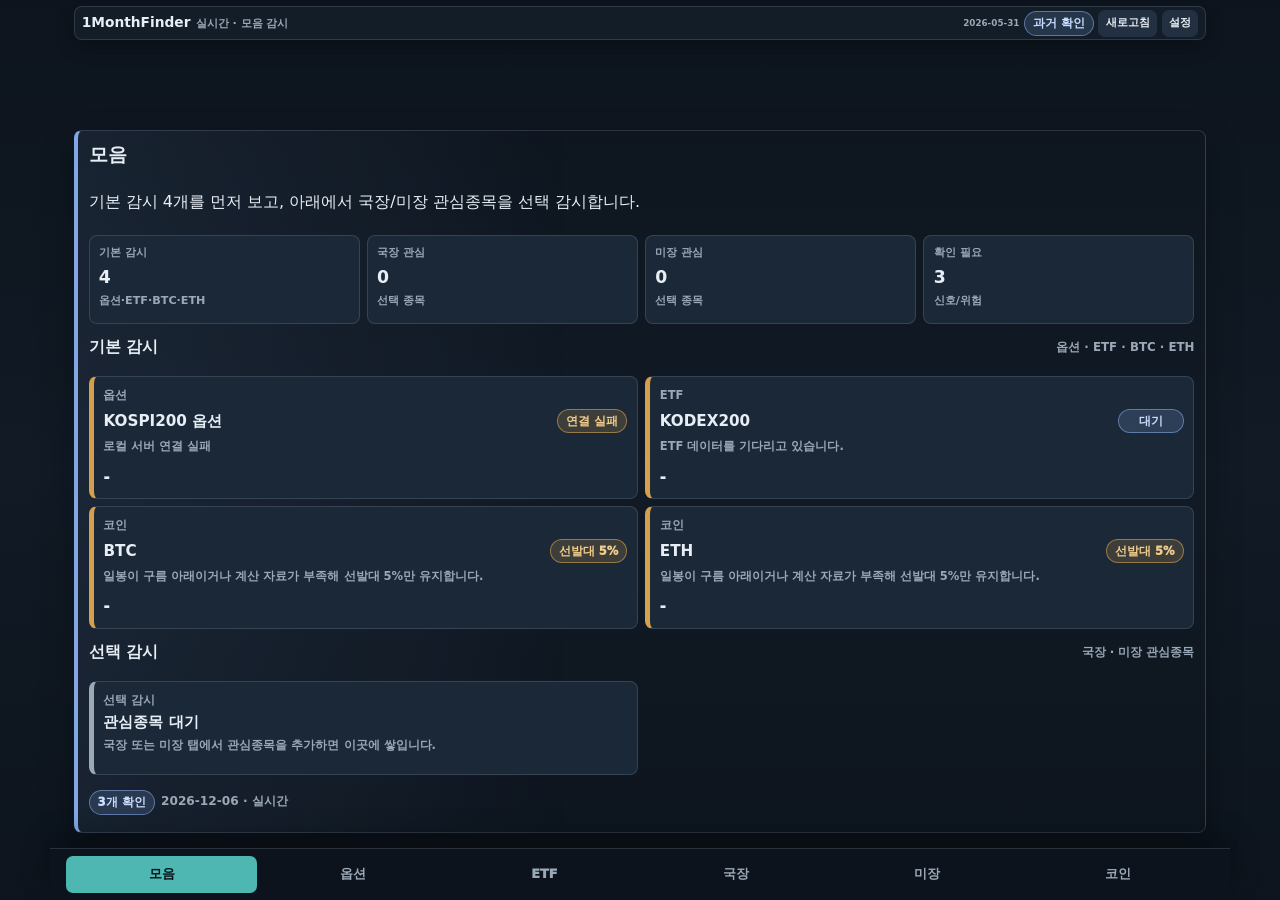
==== site/index.html @ 74ff40ae "Add replay dashboard mode toggle" ====
<!doctype html>
<html lang="ko">
  <head>
    <meta charset="utf-8" />
    <meta name="viewport" content="width=device-width, initial-scale=1, viewport-fit=cover" />
    <title>옵션 감시 | 1MonthFinder</title>
    <meta name="theme-color" content="#0d141d" />
    <meta name="color-scheme" content="dark" />
    <meta name="mobile-web-app-capable" content="yes" />
    <meta name="apple-mobile-web-app-capable" content="yes" />
    <meta name="apple-mobile-web-app-title" content="옵션감시" />
    <meta name="apple-mobile-web-app-status-bar-style" content="black-translucent" />
    <meta
      name="description"
      content="KOSPI200 5분봉 기반 위클리 옵션 신호판과 복기 화면"
    />
    <link rel="manifest" href="manifest.webmanifest" />
    <link rel="icon" href="icons/icon.svg" type="image/svg+xml" />
    <link rel="icon" href="icons/icon-192.png" sizes="192x192" type="image/png" />
    <link rel="apple-touch-icon" href="icons/apple-touch-icon.png" />
    <link rel="stylesheet" href="styles.css?v=20260601-replay-dashboard-1" />
  </head>
  <body>
    <main class="app-shell" aria-live="polite">
      <header class="top-bar">
        <div>
          <strong>1MonthFinder</strong>
          <span id="topStatusText">데이터 대기</span>
        </div>
        <div class="top-actions">
          <small class="app-updated-at" aria-label="앱 업데이트 시각">2026-05-31</small>
          <button class="mode-toggle signal-pill watch" type="button" id="dashboardModeToggle" aria-pressed="false">과거 확인</button>
          <button class="ghost-button" type="button" id="refreshMonitor">새로고침</button>
          <button class="ghost-button" type="button" data-open-modal="settings">설정</button>
        </div>
      </header>

      <section class="date-toolbar" aria-label="날짜 선택">
        <label>
          <span>날짜</span>
          <input id="globalDateSelector" type="date" />
        </label>
        <button class="soft-button" type="button" id="datePrev">이전</button>
        <button class="soft-button" type="button" id="dateToday">오늘</button>
        <button class="soft-button" type="button" id="dateNext">다음</button>
        <span class="signal-pill neutral" id="dateModeBadge">실시간</span>
        <small id="dateModeText">오늘은 실시간, 과거는 복기/요약으로 봅니다.</small>
      </section>

      <section class="tab-panel active" data-tab-panel="collection">
        <section class="signal-board neutral" id="collectionBoard">
          <div class="signal-meta">
            <span class="signal-pill neutral" id="collectionBadge">모음</span>
            <span id="collectionDateText">-</span>
          </div>
          <h1>모음</h1>
          <p id="collectionMessage">기본 감시와 선택 관심종목을 한 화면에서 확인합니다.</p>
          <div class="price-grid" id="collectionMetricGrid"></div>
          <div class="collection-section">
            <div class="section-title">
              <h2>기본 감시</h2>
              <span>옵션 · ETF · BTC · ETH</span>
            </div>
            <div class="watch-card-grid" id="coreWatchGrid"></div>
          </div>
          <div class="collection-section">
            <div class="section-title">
              <h2>선택 감시</h2>
              <span>국장 · 미장 관심종목</span>
            </div>
            <div class="watch-card-grid" id="customWatchGrid"></div>
          </div>
        </section>
      </section>

      <div class="tab-panel" data-tab-panel="options" hidden>
        <section class="signal-board neutral" id="signalBoard" aria-labelledby="signalTitle">
          <div class="signal-meta">
            <span class="signal-pill neutral" id="signalBadge">대기</span>
            <span id="latestCandleTime">최신봉 -</span>
            <span id="delayText">지연 -</span>
          </div>

          <h1 id="signalTitle">신호 대기</h1>
          <p id="signalMessage">KOSPI200 5분봉 데이터를 기다리고 있습니다.</p>

          <div class="price-grid" id="priceGrid">
            <article>
              <span>메인</span>
              <strong>-</strong>
              <small>KOSPI200</small>
            </article>
            <article>
              <span>보조</span>
              <strong>-</strong>
              <small>KODEX200</small>
            </article>
            <article>
              <span>기준</span>
              <strong>-</strong>
              <small>61.8%</small>
            </article>
          </div>

          <div class="chart-frame live-chart-frame">
            <canvas id="liveChart" height="320" aria-label="KOSPI200 5분봉 실시간 차트"></canvas>
            <div class="chart-empty" id="liveChartEmpty" hidden>
              <strong>차트 대기</strong>
              <span>옵션 감시 API 연결을 확인하는 중입니다.</span>
            </div>
          </div>
          <div class="chart-legend" id="liveLegend"></div>
          <div class="trade-strip neutral" id="liveTradePlan" aria-label="실시간 가상 매매 플랜"></div>

          <div class="action-row">
            <button class="primary-button" type="button" id="enableAlerts">알림 켜기</button>
          </div>
          <p class="board-status" id="boardStatus">소리 대기 · 진동 ON · 화면유지 OFF</p>
        </section>

        <section class="log-panel archive-panel" id="optionArchivePanel" aria-labelledby="optionArchiveTitle" hidden>
          <div class="section-title">
            <h2 id="optionArchiveTitle">옵션 복기</h2>
            <span id="optionArchiveCount">0개</span>
          </div>
          <div class="price-grid" id="optionArchiveSummary"></div>
          <div class="chart-frame replay-chart-frame">
            <canvas id="optionArchiveChart" height="320" aria-label="옵션 선택 날짜 복기 차트"></canvas>
            <div class="chart-empty" id="optionArchiveChartEmpty" hidden>
              <strong>복기 자료 없음</strong>
              <span>저장된 거래일을 선택하세요.</span>
            </div>
          </div>
          <div class="chart-legend" id="optionArchiveLegend"></div>
          <div class="replay-list" id="optionArchiveSignals"></div>
        </section>

        <section class="log-panel" id="signalLogPanel" aria-labelledby="signalLogTitle">
          <div class="section-title">
            <h2 id="signalLogTitle">최근 신호</h2>
            <span id="logCount">0개</span>
          </div>
          <div class="signal-log" id="signalLog">
            <article class="empty-log">아직 기록된 신호가 없습니다.</article>
          </div>
        </section>
      </div>

      <section class="tab-panel" data-tab-panel="etf" hidden>
        <section class="signal-board watch" id="etfBoard">
          <div class="signal-meta">
            <span class="signal-pill watch" id="etfBadge">관찰</span>
            <span id="etfDateText">-</span>
          </div>
          <h1 id="etfTitle">KODEX200 ETF</h1>
          <p id="etfMessage">KODEX200 분할매수 컨텍스트를 불러오는 중입니다.</p>
          <div class="price-grid" id="etfMetricGrid"></div>
          <div class="chart-frame asset-chart-frame">
            <canvas id="etfChart" height="260" aria-label="ETF 일봉 흐름 차트"></canvas>
            <div class="chart-empty" id="etfChartEmpty" hidden>
              <strong>ETF 차트 대기</strong>
              <span>KODEX200 일봉 데이터를 확인하는 중입니다.</span>
            </div>
          </div>
          <div class="chart-legend" id="etfLegend"></div>
          <div class="guide-list" id="etfGuideList"></div>
        </section>
      </section>

      <section class="tab-panel" data-tab-panel="stocks" hidden>
        <section class="signal-board neutral" id="stocksBoard">
          <div class="signal-meta">
            <span class="signal-pill neutral" id="stocksBadge">주식 전용</span>
            <span id="stocksDateText">-</span>
          </div>
          <h1 id="stocksTitle">국장 종목</h1>
          <p id="stocksMessage">국내 주식 후보와 지수 추종 필터를 불러오는 중입니다.</p>
          <div class="price-grid" id="stocksMetricGrid"></div>
          <div class="chart-frame asset-chart-frame">
            <canvas id="stocksChart" height="260" aria-label="국장 종목 지수 필터 차트"></canvas>
            <div class="chart-empty" id="stocksChartEmpty" hidden>
              <strong>국장 종목 차트 대기</strong>
              <span>지수 필터 데이터를 확인하는 중입니다.</span>
            </div>
          </div>
          <div class="chart-legend" id="stocksLegend"></div>
          <details class="asset-manage-panel" id="domesticManagePanel">
            <summary>
              <span>국장 추가/삭제</span>
              <small id="domesticManageSummary">관심종목을 불러오는 중입니다.</small>
            </summary>
            <div class="asset-manage-content">
              <section>
                <strong>검색 추가</strong>
                <div class="watch-tools" aria-label="국장 관심종목 추가">
                  <input id="domesticWatchInput" type="text" inputmode="search" placeholder="삼성전자, 005930" />
                  <button class="soft-button" type="button" id="addDomesticWatch">추가</button>
                </div>
                <div class="search-results" id="domesticSearchResults"></div>
              </section>
              <section>
                <strong>감시 중</strong>
                <div class="asset-manage-list" id="domesticWatchList"></div>
              </section>
              <section>
                <strong>추가 후보</strong>
                <div class="asset-candidate-list" id="domesticManageCandidateList"></div>
              </section>
            </div>
          </details>
        </section>
      </section>

      <section class="tab-panel" data-tab-panel="usStocks" hidden>
        <section class="signal-board neutral" id="usStocksBoard">
          <div class="signal-meta">
            <span class="signal-pill neutral" id="usStocksBadge">미장 준비</span>
            <span id="usStocksDateText">-</span>
          </div>
          <h1>미장 종목</h1>
          <p id="usStocksMessage">SPY/QQQ 상대강도, 20/50/200일선, 거래량 필터를 기준으로 확장할 화면입니다.</p>
          <div class="price-grid" id="usStocksMetricGrid"></div>
          <div class="chart-frame asset-chart-frame">
            <canvas id="usStocksChart" height="260" aria-label="미장 종목 추세 차트"></canvas>
            <div class="chart-empty" id="usStocksChartEmpty" hidden>
              <strong>미장 종목 차트 대기</strong>
              <span>SPY/QQQ와 관심종목 일봉 데이터를 확인하는 중입니다.</span>
            </div>
          </div>
          <div class="chart-legend" id="usStocksLegend"></div>
          <details class="asset-manage-panel" id="usManagePanel">
            <summary>
              <span>미장 추가/삭제</span>
              <small id="usManageSummary">관심종목을 불러오는 중입니다.</small>
            </summary>
            <div class="asset-manage-content">
              <section>
                <strong>검색 추가</strong>
                <div class="watch-tools" aria-label="미장 관심종목 추가">
                  <input id="usWatchInput" type="text" inputmode="search" placeholder="AAPL, MSFT, NVDA" />
                  <button class="soft-button" type="button" id="addUsWatch">추가</button>
                </div>
                <div class="search-results" id="usSearchResults"></div>
              </section>
              <section>
                <strong>감시 중</strong>
                <div class="asset-manage-list" id="usWatchList"></div>
              </section>
              <section>
                <strong>추가 후보</strong>
                <div class="asset-candidate-list" id="usManageCandidateList"></div>
              </section>
            </div>
          </details>
          <div class="guide-list" id="usFilterGuideList"></div>
        </section>
      </section>

      <section class="tab-panel" data-tab-panel="crypto" hidden>
        <section class="signal-board neutral" id="cryptoBoard">
          <div class="signal-meta">
            <span class="signal-pill neutral" id="cryptoBadge">관찰</span>
            <span id="cryptoDateText">-</span>
          </div>
          <h1 id="cryptoTitle">코인</h1>
          <p id="cryptoMessage">메이저 코인 감시 데이터를 불러오는 중입니다.</p>
          <div class="sub-tab-row" id="cryptoSubTabs" aria-label="코인 상세 탭">
            <button type="button" data-crypto-tab="all">전체</button>
            <button type="button" data-crypto-tab="btc">비트코인</button>
            <button type="button" data-crypto-tab="eth">이더리움</button>
            <button type="button" data-crypto-tab="xrp">엑스알피</button>
            <button type="button" data-crypto-tab="xlm">스텔라루멘</button>
            <button type="button" data-crypto-tab="id">스페이스ID</button>
            <button type="button" data-crypto-tab="pokt">포켓</button>
            <button type="button" data-crypto-tab="inj">인젝티브</button>
          </div>
          <div class="sub-tab-row crypto-frame-row" id="cryptoTimeframeTabs" aria-label="코인 차트 주기" hidden>
            <button type="button" data-crypto-frame="30m">30분</button>
            <button type="button" data-crypto-frame="60m">60분</button>
            <button type="button" data-crypto-frame="240m">240분</button>
            <button type="button" data-crypto-frame="1d">일봉</button>
            <button type="button" data-crypto-frame="1w">주봉</button>
          </div>
          <details class="crypto-manage-panel" id="cryptoManagePanel">
            <summary>
              <span>코인 추가/삭제</span>
              <small id="cryptoManageSummary">감시군을 불러오는 중입니다.</small>
            </summary>
            <div class="crypto-manage-content">
              <section>
                <strong>감시 중</strong>
                <div class="crypto-watch-list" id="cryptoActiveList"></div>
              </section>
              <section>
                <strong>추가 후보</strong>
                <div class="crypto-candidate-list" id="cryptoCandidateList"></div>
              </section>
            </div>
          </details>
          <div class="price-grid" id="cryptoMetricGrid"></div>
          <div class="chart-frame asset-chart-frame">
            <canvas id="cryptoChart" height="260" aria-label="메이저 코인 비교 차트"></canvas>
            <div class="chart-empty" id="cryptoChartEmpty" hidden>
              <strong>코인 차트 대기</strong>
              <span>메이저 코인 일봉 데이터를 확인하는 중입니다.</span>
            </div>
          </div>
          <div class="chart-legend" id="cryptoLegend"></div>
          <div class="crypto-signal-list" id="cryptoSignalList"></div>
          <div class="asset-list" id="cryptoAssetList"></div>
        </section>
      </section>

      <nav class="modal-nav" aria-label="메인 탭">
        <button type="button" data-tab-target="collection">모음</button>
        <button type="button" data-tab-target="options">옵션</button>
        <button type="button" data-tab-target="etf">ETF</button>
        <button type="button" data-tab-target="stocks">국장</button>
        <button type="button" data-tab-target="usStocks">미장</button>
        <button type="button" data-tab-target="crypto">코인</button>
      </nav>
    </main>

    <div class="modal-backdrop" id="modalBackdrop" hidden>
      <section class="bottom-sheet" role="dialog" aria-modal="true" aria-labelledby="modalTitle">
        <header class="sheet-head">
          <div>
            <span id="modalEyebrow">옵션 감시</span>
            <h2 id="modalTitle">복기</h2>
          </div>
          <button class="close-button" type="button" id="closeModal" aria-label="닫기">닫기</button>
        </header>

        <div class="sheet-body">
          <div class="modal-panel" data-modal-panel="replay">
            <div class="replay-tools">
              <label>
                <span>복기 날짜</span>
                <input id="replayDate" type="date" />
              </label>
              <span class="signal-pill watch" id="replayBadge">리플레이</span>
            </div>
            <p class="sheet-copy" id="replayRangeText">저장된 최근 1개월 범위를 확인하는 중입니다.</p>
            <p class="data-warning" id="replayDataWarning">데이터 범위를 확인하는 중입니다.</p>
            <div class="chart-frame replay-chart-frame">
              <canvas id="replayChart" height="360" aria-label="선택 날짜 복기 차트"></canvas>
              <div class="chart-empty" id="replayChartEmpty" hidden>
                <strong>복기 자료 없음</strong>
                <span>날짜 또는 백엔드 연결 상태를 확인하세요.</span>
              </div>
            </div>
            <div class="chart-legend" id="replayLegend"></div>
            <p class="sheet-copy replay-cursor-text" id="replayCursorText">09:00 기준</p>
            <div class="replay-stepper" id="replayStepper">
              <button class="soft-button" type="button" id="replayFirst">처음</button>
              <button class="soft-button" type="button" id="replayPrev">이전</button>
              <input id="replayCursor" type="range" min="0" max="0" value="0" aria-label="복기 시점" />
              <button class="soft-button" type="button" id="replayNext">다음</button>
              <button class="soft-button" type="button" id="replayEnd">끝</button>
            </div>
            <div class="trade-stats" id="replayTradeStats" aria-label="복기 매매 검증 요약"></div>
            <p class="sheet-copy" id="replayText">날짜를 선택하면 해당 일의 공식선과 신호를 표시합니다.</p>
            <div class="replay-list" id="replaySignals"></div>
          </div>

          <div class="modal-panel" data-modal-panel="settings" hidden>
            <div class="backend-settings">
              <label class="text-field">
                <span>백엔드 주소</span>
                <input id="apiBaseUrl" type="url" inputmode="url" placeholder="비워두면 현재 주소의 /api 사용" />
              </label>
              <div class="backend-actions">
                <button class="soft-button" type="button" id="testBackend">연결 테스트</button>
                <button class="soft-button" type="button" id="saveApiBaseUrl">주소 저장</button>
                <button class="soft-button" type="button" id="resetApiBaseUrl">현재 주소</button>
              </div>
              <p class="sheet-copy" id="backendStatus">백엔드 연결 상태를 확인하는 중입니다.</p>
              <div class="android-backend-box">
                <strong>안드로이드 백엔드</strong>
                <small>Termux에서 설치 명령을 실행하면 이 폰이 옵션 감시 백엔드가 됩니다.</small>
                <label class="text-field">
                  <span>설치 명령</span>
                  <textarea id="androidInstallCommand" rows="4" readonly></textarea>
                </label>
                <div class="backend-actions">
                  <button class="soft-button" type="button" id="copyAndroidInstallCommand">설치 복사</button>
                  <button class="soft-button" type="button" id="copyAndroidUpdateCommand">업데이트 복사</button>
                  <button class="soft-button" type="button" id="copyAndroidStartCommand">실행 복사</button>
                  <button class="soft-button" type="button" id="useAndroidLocalBackend">이 폰 사용</button>
                </div>
                <p class="sheet-copy" id="androidBackendStatus">설치 후 Termux에서 서버를 켜고 이 폰 사용을 누르세요.</p>
              </div>
              <div class="backend-env-box">
                <strong>향후 API 크레덴셜</strong>
                <small>현재는 키가 필요 없습니다. 나중에 키움 API를 붙일 때 이 값을 로컬 백엔드에 전달하도록 확장합니다.</small>
                <label class="text-field">
                  <span>환경 변수 초안</span>
                  <textarea id="backendEnvDraft" rows="7" spellcheck="false"></textarea>
                </label>
                <div class="backend-actions env-actions">
                  <button class="soft-button" type="button" id="saveBackendEnvDraft">초안 저장</button>
                  <button class="soft-button" type="button" id="resetBackendEnvDraft">템플릿 복원</button>
                  <button class="soft-button" type="button" id="copyBackendEnvDraft">초안 복사</button>
                </div>
                <p class="sheet-copy" id="backendEnvStatus">브라우저에만 저장됩니다. 현재 감시 신호 계산에는 사용하지 않습니다.</p>
              </div>
            </div>
            <div class="settings-actions">
              <button class="soft-button" type="button" id="testAlert">알림 테스트</button>
              <button class="soft-button" type="button" id="toggleWakeLock">화면유지 켜기</button>
            </div>
            <div class="setting-list">
              <label class="setting-row">
                <input type="checkbox" id="repeatStrongAlerts" />
                <span>
                  <strong>강한 신호 반복음</strong>
                  <small>콜 후보/손절 감시는 확인 전까지 더 강하게 울립니다.</small>
                </span>
              </label>
              <label class="setting-row">
                <input type="checkbox" id="vibrationEnabled" />
                <span>
                  <strong>진동 사용</strong>
                  <small>지원되는 브라우저에서 진동 패턴을 같이 보냅니다.</small>
                </span>
              </label>
              <label class="setting-row">
                <input type="checkbox" id="saveSignalLog" />
                <span>
                  <strong>신호 기록 저장</strong>
                  <small>브라우저 localStorage에 최근 신호를 남깁니다.</small>
                </span>
              </label>
            </div>
            <p class="sheet-copy" id="alertStatus">알림 상태를 확인하는 중입니다.</p>
            <button class="primary-button wide" type="button" id="clearSignalLog">신호 기록 비우기</button>
          </div>
        </div>
      </section>
    </div>

    <div class="confirm-backdrop" id="alertConfirmBackdrop" hidden>
      <section class="confirm-dialog" role="dialog" aria-modal="true" aria-labelledby="alertConfirmTitle">
        <span id="alertConfirmEyebrow">알림 확인</span>
        <h2 id="alertConfirmTitle">알림을 켤까요?</h2>
        <p id="alertConfirmText">신호가 발생하면 이 폰에서 소리와 진동을 보냅니다.</p>
        <div class="confirm-actions">
          <button class="soft-button" type="button" id="cancelAlertConfirm">취소</button>
          <button class="primary-button" type="button" id="confirmAlertToggle">확인</button>
        </div>
      </section>
    </div>

    <script src="script.js?v=20260601-replay-dashboard-1"></script>
  </body>
</html>
---- site/styles.css ----
:root {
  --ink: #e8eef5;
  --muted: #9aa8b8;
  --line: rgba(148, 164, 184, 0.22);
  --paper: #0d141d;
  --white: #141e29;
  --surface: #172230;
  --surface-soft: #1b2837;
  --surface-raised: #223042;
  --teal: #4eb7b1;
  --teal-dark: #76d1ca;
  --green: #5fc79b;
  --amber: #d5a04e;
  --red: #df7a72;
  --blue: #82a7e6;
  --chart-line: #e8eef5;
  --chart-grid: rgba(148, 164, 184, 0.2);
  --shadow: 0 14px 34px rgba(0, 0, 0, 0.28);
}

* {
  box-sizing: border-box;
}

[hidden] {
  display: none !important;
}

html {
  width: 100%;
  min-height: 100%;
  overflow-x: hidden;
  background: var(--paper);
  -webkit-text-size-adjust: 100%;
  text-size-adjust: 100%;
}

body {
  width: 100%;
  min-width: 320px;
  margin: 0;
  overflow-x: hidden;
  color: var(--ink);
  background:
    linear-gradient(180deg, #0d141d 0%, #111a25 52%, #0d141d 100%);
  font-family:
    "Segoe UI",
    "Noto Sans KR",
    system-ui,
    -apple-system,
    BlinkMacSystemFont,
    sans-serif;
  line-height: 1.45;
}

button,
input {
  font: inherit;
}

button {
  cursor: pointer;
}

h1,
h2,
p {
  margin: 0;
}

.app-shell {
  display: grid;
  width: 100%;
  max-width: 560px;
  min-height: 100vh;
  margin: 0 auto;
  padding:
    max(0.38rem, env(safe-area-inset-top))
    clamp(0.65rem, 3vw, 1rem)
    calc(4.2rem + env(safe-area-inset-bottom));
  gap: 0.5rem;
}

.tab-panel {
  display: grid;
  gap: 0.65rem;
}

.tab-panel[hidden] {
  display: none;
}

.top-bar {
  position: sticky;
  top: 0;
  z-index: 5;
  display: flex;
  align-items: center;
  justify-content: space-between;
  height: 2.15rem;
  min-height: 0;
  gap: 0.42rem;
  overflow: hidden;
  padding: 0.16rem 0.42rem;
  border: 1px solid var(--line);
  border-radius: 8px;
  background: rgba(20, 30, 41, 0.94);
  box-shadow: 0 8px 18px rgba(0, 0, 0, 0.22);
  backdrop-filter: blur(12px);
}

.date-toolbar {
  display: grid;
  grid-template-columns: minmax(0, 1fr) auto auto auto;
  gap: 0.42rem;
  align-items: end;
  padding: 0.58rem;
  border: 1px solid var(--line);
  border-radius: 8px;
  background: var(--white);
  box-shadow: var(--shadow);
}

.date-toolbar label {
  display: grid;
  min-width: 0;
  gap: 0.2rem;
}

.date-toolbar label span,
.date-toolbar small {
  color: var(--muted);
  font-size: 0.68rem;
  font-weight: 900;
}

.date-toolbar input {
  min-width: 0;
  min-height: 2.15rem;
  padding: 0.25rem 0.45rem;
  border: 1px solid var(--line);
  border-radius: 7px;
  color: var(--ink);
  background: var(--surface-soft);
  font-size: 0.82rem;
  font-weight: 900;
}

.date-toolbar .signal-pill {
  grid-column: 1 / 2;
  justify-self: start;
}

.date-toolbar small {
  grid-column: 2 / -1;
  align-self: center;
  overflow: hidden;
  text-overflow: ellipsis;
  white-space: nowrap;
}

.top-bar div {
  display: flex;
  flex: 1 1 auto;
  min-width: 0;
  align-items: baseline;
  gap: 0.32rem;
}

.top-bar .top-actions {
  flex: 0 0 auto;
  align-items: center;
  justify-content: flex-end;
  gap: 0.28rem;
}

.top-bar strong {
  font-size: 0.86rem;
  white-space: nowrap;
}

.top-bar span {
  overflow: hidden;
  color: var(--muted);
  font-size: 0.7rem;
  font-weight: 850;
  text-overflow: ellipsis;
  white-space: nowrap;
}

.top-bar .app-updated-at {
  flex: 0 0 auto;
  color: var(--muted);
  font-size: 0.55rem;
  font-weight: 800;
  line-height: 1;
  white-space: nowrap;
}

.ghost-button,
.soft-button,
.primary-button,
.close-button,
.modal-nav button {
  min-width: 0;
  border: 0;
  border-radius: 7px;
  font-weight: 950;
}

.ghost-button {
  flex: 0 0 auto;
  min-height: 1.72rem;
  padding: 0.25rem 0.46rem;
  background: var(--surface-raised);
  color: var(--ink);
  font-size: 0.7rem;
}

.mode-toggle {
  flex: 0 0 auto;
  min-width: 4.75rem;
  min-height: 1.72rem;
  padding: 0.18rem 0.48rem;
  font-size: 0.68rem;
}

.signal-board,
.log-panel {
  border: 1px solid var(--line);
  border-radius: 8px;
  background: var(--white);
  box-shadow: var(--shadow);
}

.signal-board {
  position: relative;
  display: grid;
  gap: 0.52rem;
  padding: 0.66rem;
  border-left: 4px solid var(--muted);
  background: linear-gradient(90deg, rgba(154, 168, 184, 0.07), transparent 44%);
}

.signal-board.neutral {
  border-left-color: var(--muted);
  background: linear-gradient(90deg, rgba(154, 168, 184, 0.07), transparent 44%);
}

.signal-board.watch {
  border-left-color: var(--blue);
  background: linear-gradient(90deg, rgba(130, 167, 230, 0.09), transparent 44%);
}

.signal-board.warning {
  border-left-color: var(--amber);
  background: linear-gradient(90deg, rgba(213, 160, 78, 0.1), transparent 44%);
}

.signal-board.candidate {
  border-left-color: var(--green);
  background: linear-gradient(90deg, rgba(95, 199, 155, 0.1), transparent 44%);
}

.signal-board.buy {
  border-left-color: var(--teal);
  background: linear-gradient(90deg, rgba(78, 183, 177, 0.11), transparent 44%);
}

.signal-board.sell {
  border-left-color: var(--red);
  background: linear-gradient(90deg, rgba(223, 122, 114, 0.11), transparent 44%);
}

.signal-board.avoid {
  border-left-color: #b88be8;
  background: linear-gradient(90deg, rgba(184, 139, 232, 0.11), transparent 44%);
}

.signal-meta {
  display: flex;
  align-items: center;
  flex-wrap: wrap;
  gap: 0.4rem;
}

.signal-meta span:not(.signal-pill) {
  color: var(--muted);
  font-size: 0.76rem;
  font-weight: 900;
}

.signal-pill {
  display: inline-flex;
  min-width: 4.1rem;
  min-height: 1.55rem;
  align-items: center;
  justify-content: center;
  padding: 0.18rem 0.5rem;
  border: 1px solid rgba(154, 168, 184, 0.34);
  border-radius: 999px;
  background: rgba(154, 168, 184, 0.16);
  color: #c3cfdc;
  font-size: 0.72rem;
  font-weight: 950;
  white-space: nowrap;
}

.signal-pill.watch {
  border-color: rgba(130, 167, 230, 0.58);
  background: rgba(130, 167, 230, 0.18);
  color: #c7dcff;
}

.signal-pill.warning {
  border-color: rgba(213, 160, 78, 0.6);
  background: rgba(213, 160, 78, 0.19);
  color: #f2cc8c;
}

.signal-pill.candidate {
  border-color: rgba(95, 199, 155, 0.62);
  background: rgba(95, 199, 155, 0.2);
  color: #93e0bd;
}

.signal-pill.buy {
  border-color: rgba(78, 183, 177, 0.66);
  background: rgba(78, 183, 177, 0.22);
  color: #a7ece5;
}

.signal-pill.sell {
  border-color: rgba(223, 122, 114, 0.66);
  background: rgba(223, 122, 114, 0.21);
  color: #f1aaa5;
}

.signal-pill.avoid {
  border-color: rgba(184, 139, 232, 0.62);
  background: rgba(184, 139, 232, 0.19);
  color: #d9c3fb;
}

.signal-pill.neutral {
  border-color: rgba(154, 168, 184, 0.42);
  background: rgba(154, 168, 184, 0.16);
  color: #c3cfdc;
}

.sub-tab-row {
  display: grid;
  grid-template-columns: repeat(auto-fit, minmax(4.7rem, 1fr));
  gap: 0.36rem;
}

.sub-tab-row button {
  min-width: 0;
  min-height: 2.05rem;
  padding: 0.3rem 0.4rem;
  border: 1px solid var(--line);
  border-radius: 7px;
  background: var(--surface-soft);
  color: var(--muted);
  font-size: 0.76rem;
  font-weight: 950;
}

.sub-tab-row button.active {
  border-color: rgba(78, 183, 177, 0.62);
  background: rgba(78, 183, 177, 0.16);
  color: #a7ece5;
}

.crypto-frame-row button.active {
  border-color: rgba(130, 167, 230, 0.62);
  background: rgba(130, 167, 230, 0.16);
  color: #bfd4f5;
}

.crypto-frame-row {
  grid-template-columns: repeat(4, minmax(0, 1fr));
}

#signalTitle {
  font-size: clamp(1.22rem, 5vw, 1.72rem);
  line-height: 1.08;
  letter-spacing: 0;
}

#signalMessage {
  color: var(--ink);
  font-size: 0.86rem;
  font-weight: 800;
}

.live-chart-frame {
  order: 2;
  height: clamp(15rem, 39dvh, 21rem);
}

.asset-chart-frame {
  height: 260px;
  min-height: 260px;
}

.signal-meta {
  order: 1;
}

#signalTitle {
  order: 3;
}

#signalMessage {
  order: 4;
}

#priceGrid {
  order: 5;
}

#liveLegend {
  order: 6;
}

#liveTradePlan {
  order: 7;
}

.signal-board .action-row {
  order: 8;
}

.signal-board .board-status {
  order: 9;
}

.price-grid,
.compact-grid {
  display: grid;
  gap: 0.45rem;
}

.price-grid {
  grid-template-columns: repeat(4, minmax(0, 1fr));
}

.compact-grid {
  grid-template-columns: repeat(3, minmax(0, 1fr));
}

.price-grid article,
.compact-grid article {
  display: grid;
  min-width: 0;
  gap: 0.1rem;
  padding: 0.58rem;
  border: 1px solid var(--line);
  border-radius: 8px;
  background: var(--surface-soft);
}

.price-grid span,
.price-grid small,
.compact-grid span,
.compact-grid small {
  overflow: hidden;
  color: var(--muted);
  font-size: 0.7rem;
  font-weight: 850;
  text-overflow: ellipsis;
  white-space: nowrap;
}

.price-grid strong,
.compact-grid strong {
  overflow: hidden;
  color: var(--ink);
  font-size: 1.08rem;
  line-height: 1.12;
  text-overflow: ellipsis;
  white-space: nowrap;
}

#cryptoMetricGrid article {
  align-content: start;
  min-height: 4.95rem;
}

#cryptoMetricGrid small {
  display: -webkit-box;
  min-height: 2.1em;
  overflow: hidden;
  line-height: 1.25;
  white-space: normal;
  -webkit-box-orient: vertical;
  -webkit-line-clamp: 2;
}

#cryptoBoard .signal-meta {
  order: 1;
}

#cryptoTitle {
  order: 2;
}

#cryptoMessage {
  order: 3;
}

#cryptoMessage[hidden] {
  display: none;
}

#cryptoBoard.crypto-overview-board .signal-meta,
#cryptoBoard.crypto-overview-board #cryptoTitle,
#cryptoBoard.crypto-overview-board #cryptoMessage {
  display: none;
}

#cryptoSubTabs {
  order: 4;
}

#cryptoTimeframeTabs {
  order: 5;
}

#cryptoManagePanel {
  order: 6;
}

#cryptoBoard .asset-chart-frame {
  order: 7;
  height: clamp(20rem, 48dvh, 38rem);
  min-height: 320px;
}

#cryptoLegend {
  order: 8;
}

#cryptoMetricGrid {
  order: 9;
}

#cryptoSignalList {
  order: 10;
}

#cryptoAssetList {
  order: 11;
}

#cryptoBoard.crypto-detail-board #cryptoMetricGrid {
  grid-template-columns: repeat(4, minmax(0, 1fr));
}

#cryptoBoard.crypto-detail-board #cryptoMetricGrid article {
  min-height: 4.3rem;
}

#cryptoBoard .sub-tab-row {
  display: flex;
  flex-wrap: nowrap;
  gap: 0.34rem;
  overflow-x: auto;
  padding-bottom: 0.06rem;
  scrollbar-width: none;
}

#cryptoBoard .sub-tab-row::-webkit-scrollbar {
  display: none;
}

#cryptoBoard .sub-tab-row button {
  flex: 0 0 auto;
  min-width: 4.4rem;
  min-height: 1.92rem;
  border-radius: 999px;
}

#cryptoBoard .sub-tab-row button.neutral {
  border-color: rgba(154, 168, 184, 0.34);
  background: rgba(154, 168, 184, 0.13);
  color: #c3cfdc;
}

#cryptoBoard .sub-tab-row button.watch {
  border-color: rgba(130, 167, 230, 0.48);
  background: rgba(130, 167, 230, 0.15);
  color: #c7dcff;
}

#cryptoBoard .sub-tab-row button.warning {
  border-color: rgba(213, 160, 78, 0.54);
  background: rgba(213, 160, 78, 0.18);
  color: #f2cc8c;
}

#cryptoBoard .sub-tab-row button.candidate,
#cryptoBoard .sub-tab-row button.buy {
  border-color: rgba(95, 199, 155, 0.58);
  background: rgba(95, 199, 155, 0.17);
  color: #93e0bd;
}

#cryptoBoard .sub-tab-row button.sell {
  border-color: rgba(223, 122, 114, 0.62);
  background: rgba(223, 122, 114, 0.2);
  color: #f1aaa5;
}

#cryptoBoard .sub-tab-row button.avoid {
  border-color: rgba(184, 139, 232, 0.58);
  background: rgba(184, 139, 232, 0.17);
  color: #d9c3fb;
}

#cryptoBoard .sub-tab-row button.active {
  border-color: currentColor;
  box-shadow: inset 0 0 0 1px currentColor, 0 0 0 1px rgba(255, 255, 255, 0.1);
  filter: saturate(1.18) brightness(1.08);
}

#cryptoBoard #cryptoTimeframeTabs button {
  min-width: 4.15rem;
}

#cryptoBoard #cryptoDateText {
  color: var(--ink-soft);
  line-height: 1.35;
}

.crypto-manage-panel,
.asset-manage-panel {
  border: 1px solid var(--line);
  border-radius: 8px;
  background: rgba(26, 38, 53, 0.62);
}

.crypto-manage-panel summary,
.asset-manage-panel summary {
  display: flex;
  min-height: 2.15rem;
  align-items: center;
  justify-content: space-between;
  gap: 0.75rem;
  padding: 0.42rem 0.58rem;
  color: var(--ink);
  cursor: pointer;
  font-size: 0.78rem;
  font-weight: 950;
}

.crypto-manage-panel summary small,
.asset-manage-panel summary small {
  color: var(--muted);
  font-size: 0.68rem;
  font-weight: 850;
}

.crypto-manage-content,
.asset-manage-content {
  display: grid;
  gap: 0.58rem;
  padding: 0 0.58rem 0.58rem;
}

.crypto-manage-content section,
.asset-manage-content section {
  display: grid;
  gap: 0.36rem;
}

.crypto-manage-content section > strong,
.asset-manage-content section > strong {
  color: var(--ink-soft);
  font-size: 0.72rem;
}

.crypto-watch-list,
.crypto-candidate-list,
.asset-manage-list,
.asset-candidate-list {
  display: grid;
  gap: 0.36rem;
}

.crypto-watch-chip,
.asset-watch-chip {
  display: grid;
  grid-template-columns: minmax(0, 1fr) auto;
  gap: 0.38rem;
  align-items: center;
  padding: 0.36rem;
  border: 1px solid var(--line);
  border-left: 4px solid var(--muted);
  border-radius: 8px;
  background: var(--surface-soft);
}

.crypto-watch-chip > button:first-child,
.asset-watch-chip > .asset-watch-main {
  display: grid;
  min-width: 0;
  justify-items: start;
  border: 0;
  background: transparent;
  color: var(--ink);
  text-align: left;
}

.crypto-watch-chip small,
.asset-watch-chip small {
  overflow: hidden;
  color: var(--muted);
  font-size: 0.68rem;
  text-overflow: ellipsis;
  white-space: nowrap;
}

.crypto-watch-chip.candidate,
.crypto-watch-chip.buy,
.asset-watch-chip.candidate,
.asset-watch-chip.buy {
  border-left-color: var(--green);
}

.crypto-watch-chip.watch,
.asset-watch-chip.watch {
  border-left-color: var(--blue);
}

.crypto-watch-chip.warning,
.asset-watch-chip.warning {
  border-left-color: var(--amber);
}

.crypto-watch-chip.sell,
.crypto-watch-chip.avoid,
.asset-watch-chip.sell,
.asset-watch-chip.avoid {
  border-left-color: var(--red);
}

.crypto-watch-chip.neutral,
.asset-watch-chip.neutral {
  border-left-color: var(--muted);
}

.crypto-manage-empty,
.asset-manage-empty {
  padding: 0.46rem;
  border: 1px dashed var(--line);
  border-radius: 8px;
  color: var(--muted);
  font-size: 0.74rem;
  font-weight: 820;
}

canvas {
  display: block;
  width: 100%;
  max-width: 100%;
  border: 1px solid var(--line);
  border-radius: 8px;
  background: var(--surface-soft);
}

.chart-frame {
  position: relative;
  contain: layout paint;
  width: 100%;
  max-width: 100%;
  min-width: 0;
  overflow: hidden;
  border: 1px solid var(--line);
  border-radius: 8px;
  background: var(--surface-soft);
}

.chart-frame::after {
  position: absolute;
  right: 0.55rem;
  bottom: 0.45rem;
  z-index: 1;
  color: rgba(154, 168, 184, 0.72);
  content: "차트 + / - / 초기화";
  font-size: 0.62rem;
  font-weight: 900;
  pointer-events: none;
}

.chart-frame canvas {
  width: 100%;
  height: 100%;
  min-width: 0;
  min-height: 0;
  border: 0;
  border-radius: 0;
  background: transparent;
  touch-action: pan-y;
}

.chart-controls {
  position: absolute;
  top: 0.45rem;
  right: 0.45rem;
  z-index: 4;
  display: inline-grid;
  grid-template-columns: repeat(3, minmax(0, auto));
  gap: 0.25rem;
  padding: 0.2rem;
  border: 1px solid var(--line);
  border-radius: 7px;
  background: rgba(13, 20, 29, 0.74);
  backdrop-filter: blur(8px);
}

.chart-controls[hidden] {
  display: none;
}

.chart-controls button {
  min-width: 1.72rem;
  min-height: 1.55rem;
  padding: 0.1rem 0.36rem;
  border: 0;
  border-radius: 6px;
  background: var(--surface-raised);
  color: var(--ink);
  font-size: 0.68rem;
  font-weight: 950;
}

.chart-controls button:disabled {
  opacity: 0.42;
  cursor: default;
}

.signal-board.loading {
  overflow: hidden;
}

.signal-board.loading::before {
  position: absolute;
  inset: 0;
  z-index: 12;
  background: rgba(13, 20, 29, 0.58);
  content: "";
}

.signal-board.loading::after {
  position: absolute;
  top: 50%;
  left: 50%;
  z-index: 13;
  min-width: 8.5rem;
  padding: 0.52rem 0.72rem;
  border: 1px solid rgba(78, 183, 177, 0.42);
  border-radius: 8px;
  background: rgba(20, 30, 41, 0.95);
  box-shadow: var(--shadow);
  color: var(--ink);
  content: "불러오는 중...";
  font-size: 0.82rem;
  font-weight: 950;
  text-align: center;
  transform: translate(-50%, -50%);
}

.replay-chart-frame {
  height: 360px;
  min-height: 360px;
}

.design-chart-frame {
  height: 300px;
}

.chart-empty {
  position: absolute;
  inset: 0;
  z-index: 2;
  display: grid;
  place-content: center;
  gap: 0.28rem;
  padding: 1rem;
  background: var(--surface-soft);
  color: var(--muted);
  text-align: center;
}

.chart-empty[hidden] {
  display: none;
}

.chart-empty strong {
  color: var(--ink);
  font-size: 0.98rem;
}

.chart-empty span {
  max-width: 17rem;
  font-size: 0.78rem;
  font-weight: 780;
}

.chart-legend {
  display: flex;
  flex-wrap: wrap;
  gap: 0.28rem 0.55rem;
}

.chart-legend span {
  display: inline-flex;
  align-items: center;
  gap: 0.32rem;
  color: var(--muted);
  font-size: 0.7rem;
  font-weight: 850;
}

.chart-legend i {
  display: inline-block;
  width: 1.05rem;
  height: 0.18rem;
  border-radius: 999px;
  background: currentColor;
}

.trade-strip,
.trade-stats {
  display: grid;
  gap: 0.38rem;
}

.trade-strip {
  grid-template-columns: repeat(5, minmax(0, 1fr));
}

.trade-stats {
  grid-template-columns: repeat(3, minmax(0, 1fr));
}

.trade-strip article,
.trade-stats article {
  display: grid;
  min-width: 0;
  gap: 0.05rem;
  padding: 0.48rem 0.42rem;
  border: 1px solid var(--line);
  border-left: 4px solid var(--muted);
  border-radius: 8px;
  background: var(--surface-soft);
}

.trade-strip.buy article:first-child,
.trade-stats article.good {
  border-left-color: var(--green);
}

.trade-strip.sell article:first-child,
.trade-stats article.bad {
  border-left-color: var(--red);
}

.trade-strip.warning article:first-child,
.trade-stats article.warn {
  border-left-color: var(--amber);
}

.trade-strip span,
.trade-stats span {
  overflow: hidden;
  color: var(--muted);
  font-size: 0.64rem;
  font-weight: 900;
  text-overflow: ellipsis;
  white-space: nowrap;
}

.trade-strip strong,
.trade-stats strong {
  overflow: hidden;
  color: var(--ink);
  font-size: 0.82rem;
  line-height: 1.1;
  text-overflow: ellipsis;
  white-space: nowrap;
}

.data-warning {
  padding: 0.52rem 0.6rem;
  border: 1px solid rgba(213, 160, 78, 0.28);
  border-left: 4px solid var(--amber);
  border-radius: 8px;
  background: rgba(213, 160, 78, 0.1);
  color: #f0c781;
  font-size: 0.76rem;
  font-weight: 850;
}

.replay-stepper {
  display: grid;
  grid-template-columns: auto auto minmax(0, 1fr) auto auto;
  gap: 0.34rem;
  align-items: center;
  padding: 0.48rem;
  border: 1px solid var(--line);
  border-radius: 8px;
  background: var(--surface-soft);
}

.replay-stepper .soft-button {
  min-height: 2.1rem;
  padding: 0.32rem 0.48rem;
  font-size: 0.72rem;
}

.replay-stepper input[type="range"] {
  width: 100%;
  accent-color: var(--teal);
}

.action-row {
  display: grid;
  grid-template-columns: 1fr;
}

.action-row-three {
  grid-template-columns: 1.2fr 0.9fr 0.9fr;
}

.action-row-two {
  grid-template-columns: 1.2fr 0.9fr;
}

.primary-button,
.soft-button {
  min-height: 2.55rem;
  padding: 0.52rem 0.45rem;
  font-size: 0.84rem;
}

.primary-button {
  background: var(--teal);
  color: var(--white);
}

.primary-button.wide {
  width: 100%;
  margin-top: 0.75rem;
}

.soft-button {
  border: 1px solid var(--line);
  background: var(--surface-soft);
  color: var(--ink);
}

.board-status {
  color: var(--muted);
  font-size: 0.76rem;
  font-weight: 850;
}

.log-panel {
  padding: 0.7rem;
}

.section-title {
  display: flex;
  align-items: center;
  justify-content: space-between;
  margin-bottom: 0.45rem;
}

.section-title h2 {
  font-size: 0.98rem;
}

.section-title span {
  color: var(--muted);
  font-size: 0.74rem;
  font-weight: 900;
}

.signal-log,
.replay-list,
.guide-list,
.setting-list,
.asset-list,
.crypto-signal-list,
.watch-card-grid {
  display: grid;
  gap: 0.42rem;
}

.log-item,
.replay-item,
.guide-item,
.asset-item,
.crypto-signal-card,
.setting-row,
.empty-log {
  display: grid;
  gap: 0.12rem;
  padding: 0.58rem;
  border: 1px solid var(--line);
  border-left: 5px solid var(--muted);
  border-radius: 8px;
  background: var(--surface-soft);
}

.log-item.watch,
.log-item.warning,
.replay-item.warning,
.replay-item.test,
.replay-item.watch {
  border-left-color: var(--amber);
}

.log-item.candidate,
.log-item.buy,
.replay-item.buy,
.replay-item.entry {
  border-left-color: var(--green);
}

.log-item.sell,
.log-item.avoid,
.replay-item.sell,
.replay-item.stop,
.replay-item.risk {
  border-left-color: var(--red);
}

.replay-item.tp1,
.replay-item.tp2,
.replay-item.take_profit {
  border-left-color: var(--blue);
}

.replay-item.exit {
  border-left-color: var(--muted);
}

.log-item strong,
.replay-item strong,
.guide-item strong,
.asset-item strong {
  font-size: 0.88rem;
}

.log-item span,
.log-item small,
.replay-item span,
.replay-item small,
.guide-item small,
.empty-log {
  color: var(--muted);
  font-size: 0.74rem;
  font-weight: 780;
}

.asset-item {
  grid-template-columns: minmax(0, 1fr) auto;
  align-items: center;
}

.asset-item .asset-main,
.asset-item .asset-side {
  display: grid;
  min-width: 0;
  gap: 0.08rem;
}

.asset-item .asset-side {
  justify-items: end;
}

.asset-item.candidate,
.crypto-signal-card.candidate,
.asset-item.buy {
  border-left-color: var(--green);
}

.asset-item.watch,
.crypto-signal-card.watch,
.crypto-signal-card.warning,
.asset-item.warning {
  border-left-color: var(--amber);
}

.asset-item.sell,
.crypto-signal-card.sell,
.asset-item.avoid {
  border-left-color: var(--red);
}

.crypto-signal-card header {
  display: flex;
  align-items: center;
  justify-content: space-between;
  gap: 0.5rem;
}

.crypto-signal-card h2 {
  font-size: 0.94rem;
}

.crypto-signal-card p {
  color: var(--muted);
  font-size: 0.76rem;
  font-weight: 780;
}

.crypto-signal-grid {
  display: grid;
  grid-template-columns: repeat(auto-fit, minmax(4.8rem, 1fr));
  gap: 0.34rem;
}

.crypto-signal-grid article {
  display: grid;
  min-width: 0;
  gap: 0.05rem;
  padding: 0.42rem;
  border: 1px solid var(--line);
  border-radius: 7px;
  background: var(--surface-raised);
}

.crypto-signal-grid span {
  overflow: hidden;
  color: var(--muted);
  font-size: 0.62rem;
  font-weight: 900;
  text-overflow: ellipsis;
  white-space: nowrap;
}

.crypto-signal-grid strong {
  overflow: hidden;
  color: var(--ink);
  font-size: 0.78rem;
  line-height: 1.1;
  text-overflow: ellipsis;
  white-space: nowrap;
}

.archive-panel {
  display: grid;
  gap: 0.62rem;
}

.collection-section {
  display: grid;
  gap: 0.42rem;
}

.watch-card-grid {
  grid-template-columns: repeat(2, minmax(0, 1fr));
}

.watch-card {
  display: grid;
  min-width: 0;
  gap: 0.24rem;
  padding: 0.62rem;
  border: 1px solid var(--line);
  border-left: 5px solid var(--muted);
  border-radius: 8px;
  background: var(--surface-soft);
  cursor: pointer;
}

.watch-card.candidate,
.watch-card.buy {
  border-left-color: var(--green);
}

.watch-card.watch,
.watch-card.warning {
  border-left-color: var(--amber);
}

.watch-card.sell,
.watch-card.avoid {
  border-left-color: var(--red);
}

.watch-card > div {
  display: flex;
  min-width: 0;
  align-items: center;
  justify-content: space-between;
  gap: 0.45rem;
}

.watch-card strong {
  overflow: hidden;
  color: var(--ink);
  font-size: 0.95rem;
  line-height: 1.1;
  text-overflow: ellipsis;
  white-space: nowrap;
}

.watch-card p,
.watch-card small,
.watch-kind {
  overflow: hidden;
  color: var(--muted);
  font-size: 0.72rem;
  font-weight: 850;
  text-overflow: ellipsis;
}

.watch-card p {
  display: -webkit-box;
  min-height: 2.1em;
  -webkit-box-orient: vertical;
  -webkit-line-clamp: 2;
}

.watch-card small {
  color: var(--ink);
  font-size: 0.9rem;
  font-weight: 950;
  white-space: nowrap;
}

.watch-tools {
  display: grid;
  grid-template-columns: minmax(0, 1fr) auto;
  gap: 0.4rem;
}

.watch-tools input {
  min-width: 0;
  min-height: 2.25rem;
  padding: 0.35rem 0.55rem;
  border: 1px solid var(--line);
  border-radius: 7px;
  background: var(--surface-soft);
  color: var(--ink);
  font-size: 0.84rem;
  font-weight: 850;
}

.search-results {
  display: grid;
  gap: 0.36rem;
}

.search-result,
.search-empty {
  display: grid;
  min-width: 0;
  align-items: center;
  gap: 0.42rem;
  padding: 0.48rem;
  border: 1px solid var(--line);
  border-left: 4px solid var(--amber);
  border-radius: 8px;
  background: var(--surface-soft);
}

.search-result {
  grid-template-columns: minmax(0, 1fr) auto auto;
}

.search-result.neutral {
  border-left-color: var(--muted);
}

.search-result.watch,
.search-result.warning {
  border-left-color: var(--amber);
}

.search-result.candidate,
.search-result.buy {
  border-left-color: var(--green);
}

.search-result.sell,
.search-result.avoid {
  border-left-color: var(--red);
}

.search-result.active {
  border-color: rgba(95, 199, 155, 0.58);
  background: var(--surface-raised);
  box-shadow: 0 0 0 2px rgba(95, 199, 155, 0.16);
}

.search-result div {
  display: grid;
  min-width: 0;
  gap: 0.05rem;
}

.search-result strong,
.search-result small,
.search-result span,
.search-empty {
  overflow: hidden;
  text-overflow: ellipsis;
  white-space: nowrap;
}

.search-result strong {
  color: var(--ink);
  font-size: 0.84rem;
}

.search-result small,
.search-result span,
.search-empty {
  color: var(--muted);
  font-size: 0.72rem;
  font-weight: 850;
}

.search-result .search-hint {
  color: var(--ink-soft);
}

.search-result .soft-button {
  min-height: 1.85rem;
  padding: 0.22rem 0.46rem;
  font-size: 0.72rem;
}

.search-result .soft-button:disabled {
  opacity: 0.5;
  cursor: default;
}

.mini-remove {
  min-height: 1.55rem;
  padding: 0.12rem 0.4rem;
  border: 1px solid var(--line);
  border-radius: 6px;
  background: var(--surface-raised);
  color: var(--muted);
  font-size: 0.66rem;
  font-weight: 950;
}

.modal-nav {
  position: fixed;
  right: 0;
  bottom: 0;
  left: 0;
  z-index: 10;
  display: grid;
  grid-template-columns: repeat(6, minmax(0, 1fr));
  max-width: 560px;
  margin: 0 auto;
  padding:
    0.42rem
    clamp(0.65rem, 3vw, 1rem)
    max(0.42rem, env(safe-area-inset-bottom));
  border-top: 1px solid var(--line);
  background: rgba(13, 20, 29, 0.96);
  box-shadow: 0 -10px 28px rgba(0, 0, 0, 0.3);
  backdrop-filter: blur(12px);
}

@media (min-width: 760px) {
  .app-shell,
  .modal-nav {
    max-width: min(1180px, 100%);
  }

  .app-shell {
    padding-right: clamp(1rem, 3vw, 1.5rem);
    padding-left: clamp(1rem, 3vw, 1.5rem);
  }

  .live-chart-frame {
    height: clamp(22rem, 48dvh, 34rem);
  }

  .asset-chart-frame {
    height: clamp(20rem, 44dvh, 32rem);
    min-height: 320px;
  }

  #cryptoBoard .asset-chart-frame {
    height: clamp(24rem, 56dvh, 42rem);
    min-height: 380px;
  }

  .replay-chart-frame {
    height: clamp(24rem, 52dvh, 38rem);
    min-height: 380px;
  }
}

.modal-nav button {
  min-height: 2.35rem;
  background: transparent;
  color: var(--muted);
  font-size: 0.8rem;
}

.modal-nav button.active {
  background: var(--teal);
  color: #061216;
}

.modal-backdrop {
  position: fixed;
  top: var(--app-viewport-top, 0);
  right: 0;
  bottom: auto;
  left: 0;
  z-index: 20;
  display: flex;
  align-items: flex-end;
  justify-content: center;
  height: var(--app-viewport-height, 100dvh);
  min-height: 0;
  padding-top: max(0.8rem, env(safe-area-inset-top));
  background: rgba(12, 18, 26, 0.48);
}

.modal-backdrop[hidden] {
  display: none;
}

.confirm-backdrop {
  position: fixed;
  inset: 0;
  z-index: 30;
  display: grid;
  place-items: center;
  padding: 1rem;
  background: rgba(12, 18, 26, 0.52);
}

.confirm-backdrop[hidden] {
  display: none;
}

.confirm-dialog {
  display: grid;
  width: min(100%, 360px);
  gap: 0.55rem;
  padding: 0.9rem;
  border-radius: 10px;
  background: var(--white);
  box-shadow: 0 18px 50px rgba(12, 18, 26, 0.3);
}

.confirm-dialog > span {
  color: var(--muted);
  font-size: 0.72rem;
  font-weight: 900;
}

.confirm-dialog h2 {
  font-size: 1.15rem;
}

.confirm-dialog p {
  color: var(--muted);
  font-size: 0.86rem;
  font-weight: 760;
}

.confirm-actions,
.settings-actions {
  display: grid;
  grid-template-columns: repeat(2, minmax(0, 1fr));
  gap: 0.45rem;
}

.backend-settings {
  display: grid;
  gap: 0.45rem;
}

.text-field {
  display: grid;
  gap: 0.24rem;
}

.text-field span {
  color: var(--muted);
  font-size: 0.72rem;
  font-weight: 900;
}

.text-field input,
.text-field textarea {
  width: 100%;
  padding: 0.44rem 0.5rem;
  border: 1px solid var(--line);
  border-radius: 7px;
  background: var(--surface-soft);
  color: var(--ink);
  font-size: 0.84rem;
  font-weight: 850;
}

.text-field input {
  min-height: 2.4rem;
}

.text-field textarea {
  min-height: 5.2rem;
  resize: vertical;
  line-height: 1.35;
  font-family: Consolas, "SFMono-Regular", ui-monospace, monospace;
  font-size: 0.76rem;
}

.backend-actions {
  display: grid;
  grid-template-columns: repeat(3, minmax(0, 1fr));
  gap: 0.45rem;
}

.android-backend-box .backend-actions {
  grid-template-columns: repeat(2, minmax(0, 1fr));
}

.android-backend-box,
.backend-env-box {
  display: grid;
  gap: 0.45rem;
  padding: 0.65rem;
  border: 1px solid var(--line);
  border-radius: 8px;
  background: var(--surface-soft);
}

.android-backend-box strong,
.backend-env-box strong {
  font-size: 0.86rem;
  font-weight: 950;
}

.android-backend-box small,
.backend-env-box small {
  color: var(--muted);
  font-size: 0.72rem;
  font-weight: 760;
  line-height: 1.35;
}

.env-actions {
  grid-template-columns: repeat(3, minmax(0, 1fr));
}

.bottom-sheet {
  display: grid;
  grid-template-rows: auto minmax(0, 1fr);
  width: min(100%, 560px);
  max-height: calc(var(--app-viewport-height, 100dvh) - max(1rem, env(safe-area-inset-top)));
  border-radius: 14px 14px 0 0;
  background: var(--white);
  box-shadow: 0 -18px 50px rgba(12, 18, 26, 0.28);
}

.sheet-head {
  display: flex;
  align-items: center;
  justify-content: space-between;
  gap: 0.8rem;
  padding: 0.82rem 0.88rem 0.62rem;
  border-bottom: 1px solid var(--line);
}

.sheet-head span {
  color: var(--muted);
  font-size: 0.72rem;
  font-weight: 900;
}

.sheet-head h2 {
  margin-top: 0.08rem;
  font-size: 1.08rem;
}

.close-button {
  min-height: 2.2rem;
  padding: 0.42rem 0.66rem;
  background: var(--surface-raised);
  color: var(--ink);
  font-size: 0.8rem;
}

.sheet-body {
  overflow-y: auto;
  padding:
    0.76rem
    0.78rem
    max(1rem, env(safe-area-inset-bottom));
}

.modal-panel {
  display: grid;
  gap: 0.68rem;
}

.modal-panel[hidden] {
  display: none;
}

.replay-tools {
  display: flex;
  align-items: end;
  justify-content: space-between;
  gap: 0.55rem;
}

.replay-tools label {
  display: grid;
  min-width: 0;
  gap: 0.24rem;
}

.replay-tools label span {
  color: var(--muted);
  font-size: 0.72rem;
  font-weight: 900;
}

.replay-tools input[type="date"] {
  width: 10rem;
  min-height: 2.35rem;
  padding: 0.4rem 0.48rem;
  border: 1px solid var(--line);
  border-radius: 7px;
  background: var(--surface-soft);
  color: var(--ink);
  font-size: 0.84rem;
  font-weight: 900;
}

.sheet-copy {
  color: var(--muted);
  font-size: 0.82rem;
  font-weight: 760;
}

.replay-cursor-text {
  margin-top: -0.22rem;
  font-weight: 850;
}

.setting-row {
  grid-template-columns: auto minmax(0, 1fr);
  align-items: start;
  border-left-color: var(--teal);
}

.setting-row input {
  width: 1.25rem;
  height: 1.25rem;
  margin-top: 0.15rem;
  accent-color: var(--teal);
}

.setting-row strong,
.setting-row small {
  display: block;
}

.setting-row small {
  margin-top: 0.1rem;
}

@media (max-width: 430px) {
  .live-chart-frame {
    height: clamp(13rem, 50vw, 16rem);
  }

  .replay-chart-frame {
    height: clamp(17rem, 64vw, 21rem);
    min-height: 0;
  }

  .design-chart-frame {
    height: clamp(14rem, 56vw, 18rem);
  }

  .asset-chart-frame {
    height: clamp(13rem, 54vw, 16rem);
    min-height: 0;
  }

  #cryptoBoard .asset-chart-frame {
    height: clamp(17rem, 54dvh, 30rem);
    min-height: 280px;
  }

  .replay-stepper {
    grid-template-columns: repeat(4, minmax(0, 1fr));
  }

  .replay-stepper input[type="range"] {
    grid-column: 1 / -1;
    grid-row: 2;
  }

  .trade-strip {
    grid-template-columns: repeat(3, minmax(0, 1fr));
  }

  .trade-stats {
    grid-template-columns: repeat(2, minmax(0, 1fr));
  }

  .crypto-signal-grid {
    grid-template-columns: repeat(2, minmax(0, 1fr));
  }

  .watch-card-grid {
    grid-template-columns: 1fr;
  }

  .search-result {
    grid-template-columns: minmax(0, 1fr) auto;
  }

  .search-result span {
    display: none;
  }

  .modal-nav button {
    font-size: 0.68rem;
  }

  .price-grid,
  .compact-grid {
    gap: 0.34rem;
  }

  .price-grid {
    grid-template-columns: repeat(2, minmax(0, 1fr));
  }

  .price-grid article,
  .compact-grid article {
    padding: 0.48rem;
  }

  .price-grid strong,
  .compact-grid strong {
    font-size: 0.96rem;
  }

  .action-row {
    grid-template-columns: 1fr;
  }

  .action-row-three,
  .date-toolbar {
    grid-template-columns: repeat(3, minmax(0, 1fr));
  }

  .action-row-two {
    grid-template-columns: repeat(2, minmax(0, 1fr));
  }

  .date-toolbar label {
    grid-column: 1 / -1;
  }

  .date-toolbar .signal-pill {
    grid-column: 1 / 2;
  }

  .date-toolbar small {
    grid-column: 2 / -1;
  }
}

#cryptoMetricGrid.price-grid small {
  display: -webkit-box;
  min-height: 2.1em;
  overflow: hidden;
  line-height: 1.25;
  white-space: normal;
  -webkit-box-orient: vertical;
  -webkit-line-clamp: 2;
}

@media (max-width: 430px) {
  #cryptoBoard.crypto-detail-board #cryptoMetricGrid {
    grid-template-columns: repeat(2, minmax(0, 1fr));
  }
}
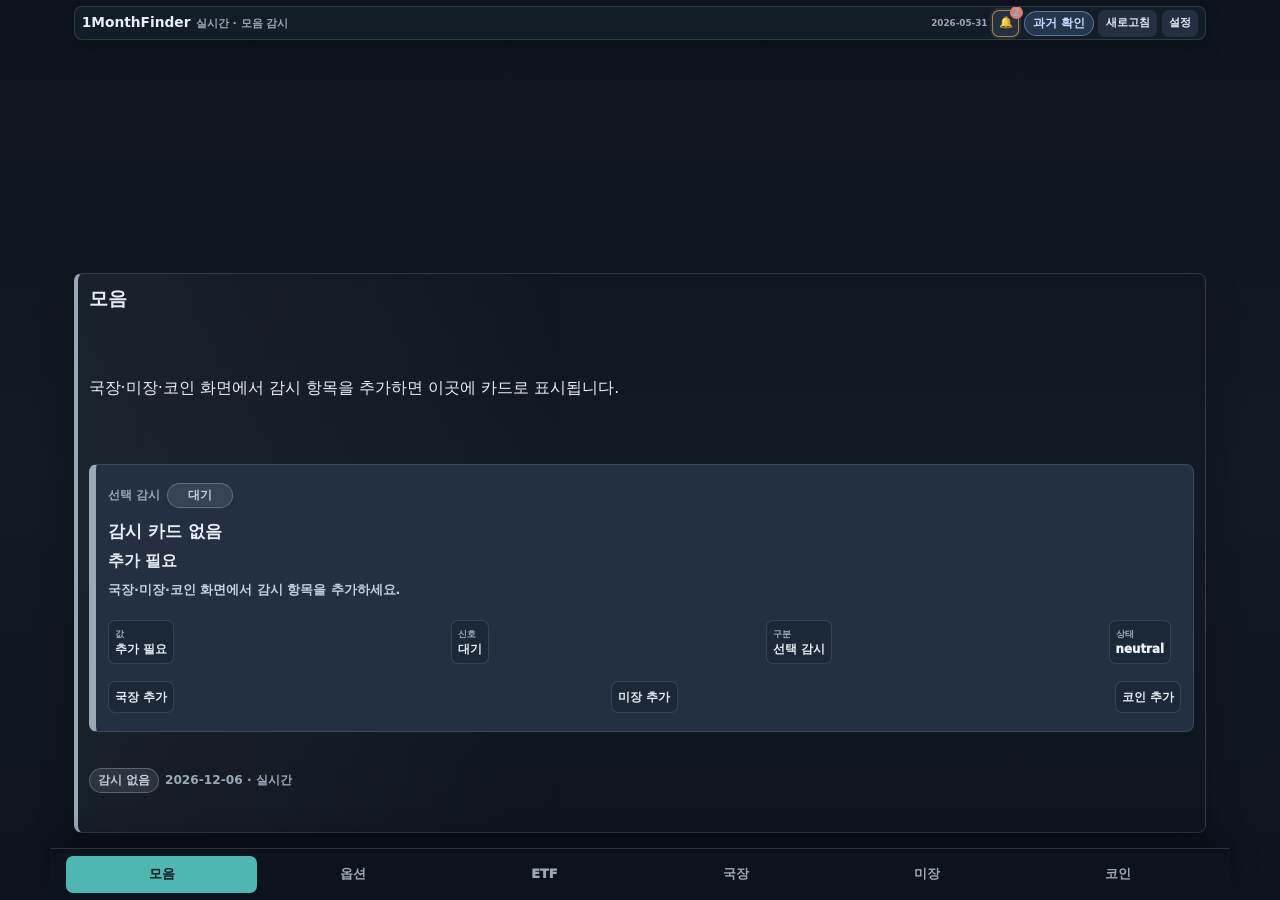
==== commit 361ccb93: "Improve signal inbox and collection watch cards" ====
--- a/site/index.html
+++ b/site/index.html
@@ -18,7 +18,7 @@
     <link rel="icon" href="icons/icon.svg" type="image/svg+xml" />
     <link rel="icon" href="icons/icon-192.png" sizes="192x192" type="image/png" />
     <link rel="apple-touch-icon" href="icons/apple-touch-icon.png" />
-    <link rel="stylesheet" href="styles.css?v=20260601-replay-dashboard-1" />
+    <link rel="stylesheet" href="styles.css?v=20260601-full-polish-1" />
   </head>
   <body>
     <main class="app-shell" aria-live="polite">
@@ -29,6 +29,10 @@
         </div>
         <div class="top-actions">
           <small class="app-updated-at" aria-label="앱 업데이트 시각">2026-05-31</small>
+          <button class="bell-button" type="button" id="signalInboxButton" data-open-modal="signals" aria-label="신호 알림">
+            <span aria-hidden="true">&#128276;</span>
+            <span class="bell-count" id="signalInboxCount" hidden>0</span>
+          </button>
           <button class="mode-toggle signal-pill watch" type="button" id="dashboardModeToggle" aria-pressed="false">과거 확인</button>
           <button class="ghost-button" type="button" id="refreshMonitor">새로고침</button>
           <button class="ghost-button" type="button" data-open-modal="settings">설정</button>
@@ -54,22 +58,8 @@
             <span id="collectionDateText">-</span>
           </div>
           <h1>모음</h1>
-          <p id="collectionMessage">기본 감시와 선택 관심종목을 한 화면에서 확인합니다.</p>
-          <div class="price-grid" id="collectionMetricGrid"></div>
-          <div class="collection-section">
-            <div class="section-title">
-              <h2>기본 감시</h2>
-              <span>옵션 · ETF · BTC · ETH</span>
-            </div>
-            <div class="watch-card-grid" id="coreWatchGrid"></div>
-          </div>
-          <div class="collection-section">
-            <div class="section-title">
-              <h2>선택 감시</h2>
-              <span>국장 · 미장 관심종목</span>
-            </div>
-            <div class="watch-card-grid" id="customWatchGrid"></div>
-          </div>
+          <p id="collectionMessage">직접 감시 중인 카드만 표시합니다.</p>
+          <div class="watch-card-grid collection-watch-grid" id="collectionWatchGrid"></div>
         </section>
       </section>
 
@@ -283,14 +273,10 @@
           </div>
           <details class="crypto-manage-panel" id="cryptoManagePanel">
             <summary>
-              <span>코인 추가/삭제</span>
+              <span>코인 추가</span>
               <small id="cryptoManageSummary">감시군을 불러오는 중입니다.</small>
             </summary>
             <div class="crypto-manage-content">
-              <section>
-                <strong>감시 중</strong>
-                <div class="crypto-watch-list" id="cryptoActiveList"></div>
-              </section>
               <section>
                 <strong>추가 후보</strong>
                 <div class="crypto-candidate-list" id="cryptoCandidateList"></div>
@@ -332,6 +318,20 @@
         </header>
 
         <div class="sheet-body">
+          <div class="modal-panel" data-modal-panel="signals" hidden>
+            <div class="signal-inbox-tools">
+              <div class="signal-filter-tabs" role="tablist" aria-label="신호 필터">
+                <button type="button" data-signal-filter="all" class="active">전체</button>
+                <button type="button" data-signal-filter="action">진입</button>
+                <button type="button" data-signal-filter="risk">위험</button>
+                <button type="button" data-signal-filter="watch">관찰</button>
+              </div>
+              <button class="soft-button" type="button" id="markSignalsRead">전체 확인</button>
+            </div>
+            <p class="sheet-copy" id="signalInboxSummary">현재 화면의 신호를 모으는 중입니다.</p>
+            <div class="signal-inbox-list" id="signalInboxList"></div>
+          </div>
+
           <div class="modal-panel" data-modal-panel="replay">
             <div class="replay-tools">
               <label>
@@ -431,6 +431,18 @@
                   <small>브라우저 localStorage에 최근 신호를 남깁니다.</small>
                 </span>
               </label>
+              <label class="setting-row select-setting">
+                <span>
+                  <strong>자산 알림 강도</strong>
+                  <small>ETF·국장·미장 알림을 10분 중복 방지 기준으로 보냅니다.</small>
+                </span>
+                <select id="assetAlertMode">
+                  <option value="all">전체 신호</option>
+                  <option value="strong">진입·위험만</option>
+                  <option value="risk">위험만</option>
+                  <option value="off">끄기</option>
+                </select>
+              </label>
             </div>
             <p class="sheet-copy" id="alertStatus">알림 상태를 확인하는 중입니다.</p>
             <button class="primary-button wide" type="button" id="clearSignalLog">신호 기록 비우기</button>
@@ -451,6 +463,6 @@
       </section>
     </div>
 
-    <script src="script.js?v=20260601-replay-dashboard-1"></script>
+    <script src="script.js?v=20260601-full-polish-1"></script>
   </body>
 </html>
--- a/site/styles.css
+++ b/site/styles.css
@@ -1,5 +1,6 @@
 :root {
   --ink: #e8eef5;
+  --ink-soft: #c3cfdc;
   --muted: #9aa8b8;
   --line: rgba(148, 164, 184, 0.22);
   --paper: #0d141d;
@@ -217,6 +218,55 @@
   font-size: 0.7rem;
 }
 
+.bell-button {
+  position: relative;
+  display: inline-grid;
+  flex: 0 0 auto;
+  width: 1.72rem;
+  height: 1.72rem;
+  min-width: 1.72rem;
+  place-items: center;
+  border: 1px solid var(--line);
+  border-radius: 7px;
+  background: var(--surface-raised);
+  color: var(--ink);
+  font-size: 0.84rem;
+  font-weight: 950;
+}
+
+.bell-button.has-alerts {
+  border-color: rgba(244, 181, 87, 0.62);
+  color: var(--amber);
+  box-shadow: 0 0 0 2px rgba(244, 181, 87, 0.1);
+}
+
+.bell-button.active {
+  border-color: rgba(95, 199, 155, 0.6);
+  background: rgba(95, 199, 155, 0.14);
+}
+
+.bell-count {
+  position: absolute;
+  top: 0.05rem;
+  right: 0.05rem;
+  display: inline-grid;
+  min-width: 0.82rem;
+  height: 0.82rem;
+  place-items: center;
+  padding: 0 0.16rem;
+  border-radius: 999px;
+  background: var(--red);
+  color: #fff;
+  font-size: 0.52rem;
+  font-weight: 950;
+  line-height: 1;
+  transform: translate(38%, -38%);
+}
+
+.bell-count[hidden] {
+  display: none;
+}
+
 .mode-toggle {
   flex: 0 0 auto;
   min-width: 4.75rem;
@@ -1091,6 +1141,7 @@
 
 .signal-log,
 .replay-list,
+.signal-inbox-list,
 .guide-list,
 .setting-list,
 .asset-list,
@@ -1102,6 +1153,7 @@
 
 .log-item,
 .replay-item,
+.signal-inbox-item,
 .guide-item,
 .asset-item,
 .crypto-signal-card,
@@ -1118,14 +1170,22 @@
 
 .log-item.watch,
 .log-item.warning,
+.signal-inbox-item.watch,
+.signal-inbox-item.warning,
 .replay-item.warning,
 .replay-item.test,
 .replay-item.watch {
   border-left-color: var(--amber);
 }
 
+.signal-inbox-item.neutral {
+  border-left-color: var(--muted);
+}
+
 .log-item.candidate,
 .log-item.buy,
+.signal-inbox-item.candidate,
+.signal-inbox-item.buy,
 .replay-item.buy,
 .replay-item.entry {
   border-left-color: var(--green);
@@ -1133,6 +1193,8 @@
 
 .log-item.sell,
 .log-item.avoid,
+.signal-inbox-item.sell,
+.signal-inbox-item.avoid,
 .replay-item.sell,
 .replay-item.stop,
 .replay-item.risk {
@@ -1151,6 +1213,7 @@
 
 .log-item strong,
 .replay-item strong,
+.signal-inbox-item strong,
 .guide-item strong,
 .asset-item strong {
   font-size: 0.88rem;
@@ -1160,6 +1223,8 @@
 .log-item small,
 .replay-item span,
 .replay-item small,
+.signal-inbox-item span,
+.signal-inbox-item small,
 .guide-item small,
 .empty-log {
   color: var(--muted);
@@ -1209,14 +1274,146 @@
   gap: 0.5rem;
 }
 
+.crypto-signal-card header h2 {
+  min-width: 0;
+  flex: 1 1 auto;
+}
+
+.crypto-signal-card header .mini-remove {
+  flex: 0 0 auto;
+}
+
 .crypto-signal-card h2 {
   font-size: 0.94rem;
 }
 
-.crypto-signal-card p {
+.crypto-signal-card p,
+.crypto-card-summary {
   color: var(--muted);
   font-size: 0.76rem;
   font-weight: 780;
+}
+
+.signal-inbox-item {
+  grid-template-columns: minmax(0, 1fr) auto;
+  align-items: center;
+  cursor: pointer;
+}
+
+.signal-inbox-tools {
+  display: grid;
+  grid-template-columns: minmax(0, 1fr) auto;
+  gap: 0.42rem;
+  align-items: center;
+}
+
+.signal-filter-tabs {
+  display: flex;
+  min-width: 0;
+  gap: 0.28rem;
+  overflow-x: auto;
+}
+
+.signal-filter-tabs button {
+  flex: 0 0 auto;
+  min-height: 1.9rem;
+  padding: 0.24rem 0.52rem;
+  border: 1px solid var(--line);
+  border-radius: 7px;
+  background: var(--surface-soft);
+  color: var(--muted);
+  font-size: 0.72rem;
+  font-weight: 950;
+}
+
+.signal-filter-tabs button.active {
+  border-color: rgba(95, 199, 155, 0.58);
+  background: rgba(95, 199, 155, 0.14);
+  color: var(--ink);
+}
+
+.signal-inbox-item.unread {
+  border-color: rgba(244, 181, 87, 0.42);
+  background: var(--surface-raised);
+}
+
+.signal-inbox-main {
+  display: grid;
+  min-width: 0;
+  gap: 0.08rem;
+}
+
+.signal-inbox-main strong,
+.signal-inbox-main small,
+.signal-inbox-side small {
+  overflow: hidden;
+  text-overflow: ellipsis;
+  white-space: nowrap;
+}
+
+.signal-inbox-main > span {
+  display: flex;
+  align-items: center;
+  gap: 0.28rem;
+  color: var(--ink-soft);
+  font-size: 0.68rem;
+  font-weight: 950;
+}
+
+.signal-inbox-main em {
+  display: inline-grid;
+  place-items: center;
+  min-height: 0.78rem;
+  padding: 0 0.22rem;
+  border-radius: 999px;
+  background: rgba(244, 181, 87, 0.16);
+  color: var(--amber);
+  font-size: 0.52rem;
+  font-style: normal;
+  font-weight: 950;
+}
+
+.signal-inbox-side {
+  display: grid;
+  justify-items: end;
+  gap: 0.18rem;
+  min-width: 4.4rem;
+}
+
+.signal-inbox-side .signal-pill {
+  max-width: 6.6rem;
+  overflow: hidden;
+  text-overflow: ellipsis;
+  white-space: nowrap;
+}
+
+.crypto-card-summary {
+  display: -webkit-box;
+  overflow: hidden;
+  line-height: 1.35;
+  -webkit-box-orient: vertical;
+  -webkit-line-clamp: 2;
+}
+
+.crypto-card-details {
+  margin-top: 0.24rem;
+  border-top: 1px solid var(--line);
+  padding-top: 0.36rem;
+}
+
+.crypto-card-details summary {
+  color: var(--ink-soft);
+  cursor: pointer;
+  font-size: 0.74rem;
+  font-weight: 950;
+}
+
+.crypto-card-details p {
+  margin-top: 0.34rem;
+}
+
+.crypto-card-details .crypto-signal-grid {
+  margin-top: 0.38rem;
 }
 
 .crypto-signal-grid {
@@ -1267,6 +1464,11 @@
   grid-template-columns: repeat(2, minmax(0, 1fr));
 }
 
+.collection-watch-grid {
+  grid-template-columns: 1fr;
+  gap: 0.58rem;
+}
+
 .watch-card {
   display: grid;
   min-width: 0;
@@ -1277,6 +1479,31 @@
   border-radius: 8px;
   background: var(--surface-soft);
   cursor: pointer;
+}
+
+.collection-card {
+  grid-template-columns: minmax(0, 1fr) auto;
+  gap: 0.34rem 0.62rem;
+  min-height: 7.1rem;
+  padding: 0.78rem;
+  border-left-width: 7px;
+  background: var(--surface-raised);
+}
+
+.focus-flash {
+  animation: focus-flash-pulse 1.35s ease-out;
+}
+
+@keyframes focus-flash-pulse {
+  0% {
+    box-shadow: 0 0 0 0 rgba(244, 181, 87, 0.5);
+  }
+  45% {
+    box-shadow: 0 0 0 5px rgba(244, 181, 87, 0.22);
+  }
+  100% {
+    box-shadow: 0 0 0 0 rgba(244, 181, 87, 0);
+  }
 }
 
 .watch-card.candidate,
@@ -1302,6 +1529,45 @@
   gap: 0.45rem;
 }
 
+.collection-card .collection-card-head,
+.collection-card .collection-card-title {
+  grid-column: 1 / 2;
+}
+
+.collection-card .collection-card-head {
+  justify-content: flex-start;
+}
+
+.collection-card .collection-card-title {
+  display: grid;
+  gap: 0.14rem;
+}
+
+.collection-card-actions {
+  grid-column: 2;
+  grid-row: 1 / span 4;
+  display: grid;
+  align-content: center;
+  gap: 0.28rem;
+}
+
+.collection-card-actions button {
+  display: inline-grid;
+  width: 2rem;
+  height: 2rem;
+  place-items: center;
+  border: 1px solid var(--line);
+  border-radius: 7px;
+  background: var(--surface-soft);
+  color: var(--ink);
+  font-size: 1rem;
+  font-weight: 950;
+}
+
+.collection-card-actions button:disabled {
+  opacity: 0.28;
+}
+
 .watch-card strong {
   overflow: hidden;
   color: var(--ink);
@@ -1309,6 +1575,11 @@
   line-height: 1.1;
   text-overflow: ellipsis;
   white-space: nowrap;
+}
+
+.collection-card strong {
+  font-size: 1.08rem;
+  line-height: 1.18;
 }
 
 .watch-card p,
@@ -1328,11 +1599,71 @@
   -webkit-line-clamp: 2;
 }
 
+.collection-card p {
+  grid-column: 1 / 2;
+  min-height: 0;
+  color: var(--ink-soft);
+  font-size: 0.8rem;
+  line-height: 1.34;
+  -webkit-line-clamp: 3;
+}
+
+.collection-card-metrics {
+  grid-column: 1 / 2;
+  display: grid;
+  grid-template-columns: repeat(4, minmax(0, 1fr));
+  gap: 0.28rem;
+}
+
+.collection-card-metrics span {
+  display: grid;
+  gap: 0.04rem;
+  min-width: 0;
+  padding: 0.34rem 0.38rem;
+  border: 1px solid var(--line);
+  border-radius: 7px;
+  background: var(--surface-soft);
+  color: var(--ink);
+  font-size: 0.74rem;
+  font-weight: 950;
+}
+
+.collection-card-metrics b {
+  overflow: hidden;
+  color: var(--muted);
+  font-size: 0.58rem;
+  font-weight: 950;
+  text-overflow: ellipsis;
+  white-space: nowrap;
+}
+
+.collection-empty-actions {
+  grid-column: 1 / -1;
+  display: grid;
+  grid-template-columns: repeat(3, minmax(0, 1fr));
+  gap: 0.36rem;
+}
+
+.collection-empty-actions button {
+  min-height: 2rem;
+  border: 1px solid var(--line);
+  border-radius: 7px;
+  background: var(--surface-soft);
+  color: var(--ink);
+  font-size: 0.72rem;
+  font-weight: 950;
+}
+
 .watch-card small {
   color: var(--ink);
   font-size: 0.9rem;
   font-weight: 950;
   white-space: nowrap;
+}
+
+.collection-card small {
+  color: var(--ink);
+  font-size: 0.98rem;
 }
 
 .watch-tools {
@@ -1781,6 +2112,22 @@
   margin-top: 0.1rem;
 }
 
+.select-setting {
+  grid-template-columns: minmax(0, 1fr) auto;
+  align-items: center;
+}
+
+.select-setting select {
+  min-width: 7.4rem;
+  min-height: 2.1rem;
+  border: 1px solid var(--line);
+  border-radius: 7px;
+  background: var(--surface-soft);
+  color: var(--ink);
+  font-size: 0.74rem;
+  font-weight: 950;
+}
+
 @media (max-width: 430px) {
   .live-chart-frame {
     height: clamp(13rem, 50vw, 16rem);
@@ -1826,6 +2173,14 @@
     grid-template-columns: repeat(2, minmax(0, 1fr));
   }
 
+  .collection-card-metrics {
+    grid-template-columns: repeat(2, minmax(0, 1fr));
+  }
+
+  .collection-empty-actions {
+    grid-template-columns: 1fr;
+  }
+
   .watch-card-grid {
     grid-template-columns: 1fr;
   }
@@ -1836,6 +2191,14 @@
 
   .search-result span {
     display: none;
+  }
+
+  .signal-inbox-tools {
+    grid-template-columns: 1fr;
+  }
+
+  .signal-inbox-tools .soft-button {
+    width: 100%;
   }
 
   .modal-nav button {
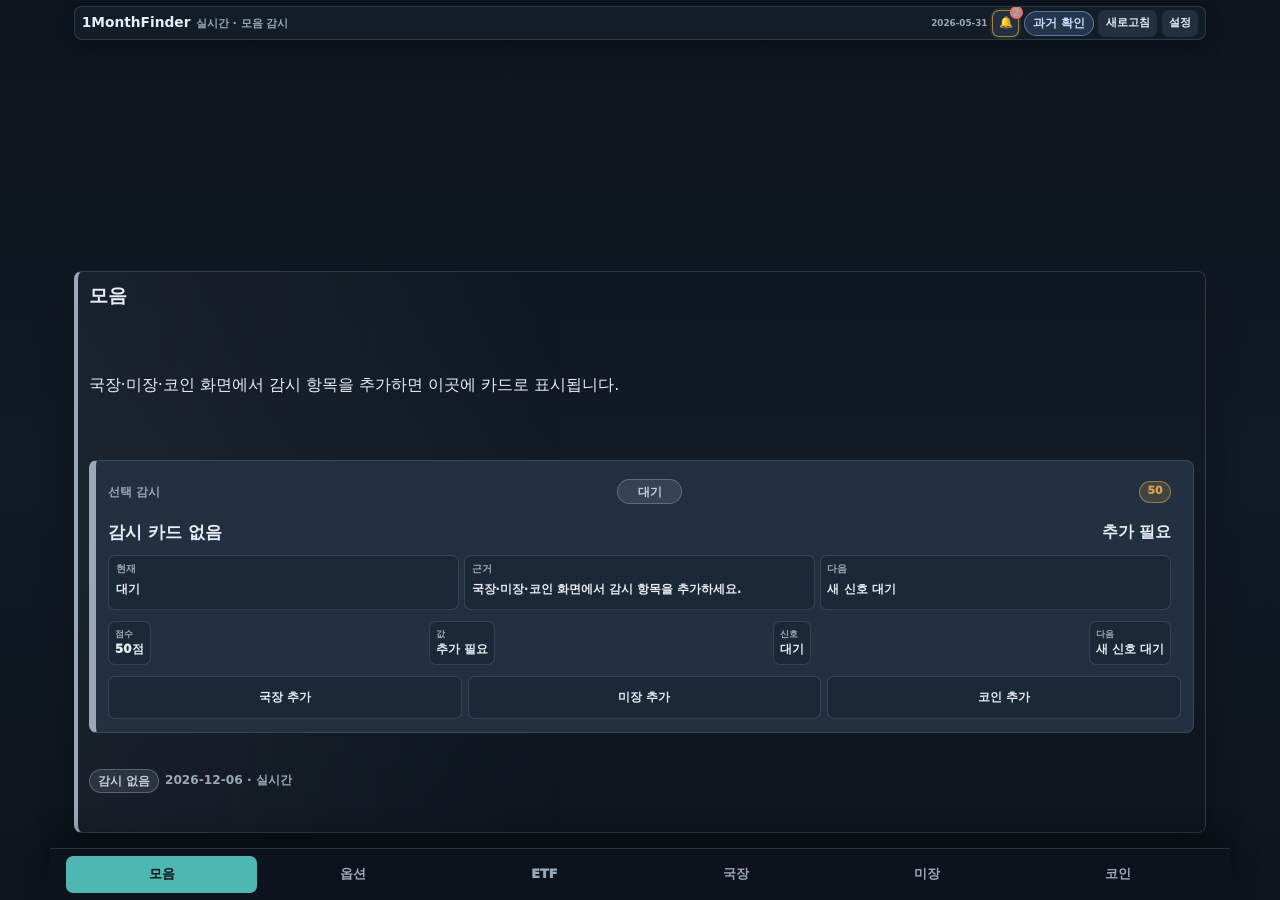
==== commit 2320fe85: "Improve signal scoring and visibility" ====
--- a/site/index.html
+++ b/site/index.html
@@ -18,7 +18,7 @@
     <link rel="icon" href="icons/icon.svg" type="image/svg+xml" />
     <link rel="icon" href="icons/icon-192.png" sizes="192x192" type="image/png" />
     <link rel="apple-touch-icon" href="icons/apple-touch-icon.png" />
-    <link rel="stylesheet" href="styles.css?v=20260601-full-polish-1" />
+    <link rel="stylesheet" href="styles.css?v=20260601-algo-visibility-1" />
   </head>
   <body>
     <main class="app-shell" aria-live="polite">
@@ -463,6 +463,6 @@
       </section>
     </div>
 
-    <script src="script.js?v=20260601-full-polish-1"></script>
+    <script src="script.js?v=20260601-algo-visibility-1"></script>
   </body>
 </html>
--- a/site/styles.css
+++ b/site/styles.css
@@ -1248,6 +1248,30 @@
   justify-items: end;
 }
 
+.asset-item .score-badge {
+  justify-self: end;
+}
+
+.asset-watch-meta {
+  display: flex;
+  min-width: 0;
+  align-items: center;
+  justify-content: space-between;
+  gap: 0.35rem;
+}
+
+.asset-watch-meta strong {
+  min-width: 0;
+}
+
+.asset-watch-chip .score-badge {
+  flex: 0 0 auto;
+}
+
+.next-action {
+  color: var(--ink-soft);
+}
+
 .asset-item.candidate,
 .crypto-signal-card.candidate,
 .asset-item.buy {
@@ -1387,6 +1411,106 @@
   white-space: nowrap;
 }
 
+.score-badge {
+  display: inline-grid;
+  place-items: center;
+  min-width: 2rem;
+  height: 1.35rem;
+  padding: 0 0.34rem;
+  border: 1px solid var(--line);
+  border-radius: 999px;
+  background: rgba(154, 168, 184, 0.13);
+  color: var(--ink);
+  font-size: 0.68rem;
+  font-weight: 950;
+  line-height: 1;
+  white-space: nowrap;
+}
+
+.score-badge.candidate,
+.score-badge.buy {
+  border-color: rgba(95, 199, 155, 0.5);
+  background: rgba(95, 199, 155, 0.16);
+  color: var(--green);
+}
+
+.score-badge.watch {
+  border-color: rgba(213, 160, 78, 0.48);
+  background: rgba(213, 160, 78, 0.14);
+  color: var(--amber);
+}
+
+.score-badge.warning {
+  border-color: rgba(213, 160, 78, 0.58);
+  background: rgba(213, 160, 78, 0.18);
+  color: var(--amber);
+}
+
+.score-badge.sell,
+.score-badge.avoid {
+  border-color: rgba(223, 122, 114, 0.52);
+  background: rgba(223, 122, 114, 0.16);
+  color: var(--red);
+}
+
+.decision-stack {
+  grid-column: 1 / 2;
+  display: grid;
+  grid-template-columns: repeat(3, minmax(0, 1fr));
+  gap: 0.28rem;
+}
+
+.decision-stack div {
+  display: grid;
+  min-width: 0;
+  gap: 0.08rem;
+  padding: 0.4rem 0.42rem;
+  border: 1px solid var(--line);
+  border-radius: 7px;
+  background: var(--surface-soft);
+}
+
+.decision-stack span,
+.recommendation-tags em,
+.next-action {
+  color: var(--muted);
+  font-size: 0.62rem;
+  font-weight: 950;
+}
+
+.decision-stack strong {
+  overflow: hidden;
+  color: var(--ink);
+  font-size: 0.74rem;
+  line-height: 1.16;
+  text-overflow: ellipsis;
+  white-space: nowrap;
+}
+
+.watch-card-details {
+  grid-column: 1 / 2;
+  padding: 0.38rem 0 0;
+  border-top: 1px solid var(--line);
+}
+
+.watch-card-details summary {
+  color: var(--ink-soft);
+  cursor: pointer;
+  font-size: 0.72rem;
+  font-weight: 950;
+}
+
+.watch-card-details p,
+.watch-card-details small {
+  display: block;
+  margin-top: 0.24rem;
+  color: var(--muted);
+  font-size: 0.72rem;
+  font-weight: 800;
+  line-height: 1.36;
+  white-space: normal;
+}
+
 .crypto-card-summary {
   display: -webkit-box;
   overflow: hidden;
@@ -1521,7 +1645,7 @@
   border-left-color: var(--red);
 }
 
-.watch-card > div {
+.watch-card > div:not(.decision-stack):not(.collection-card-actions):not(.collection-empty-actions) {
   display: flex;
   min-width: 0;
   align-items: center;
@@ -1608,6 +1732,26 @@
   -webkit-line-clamp: 3;
 }
 
+.collection-card .decision-stack,
+.crypto-signal-card .decision-stack {
+  display: grid;
+  grid-column: 1 / 2;
+  grid-template-columns: repeat(3, minmax(0, 1fr));
+}
+
+.collection-card .decision-stack strong,
+.crypto-signal-card .decision-stack strong {
+  color: var(--ink);
+  font-size: 0.74rem;
+  line-height: 1.16;
+  white-space: nowrap;
+}
+
+.crypto-signal-card .decision-stack {
+  grid-column: 1 / -1;
+  margin-top: 0.16rem;
+}
+
 .collection-card-metrics {
   grid-column: 1 / 2;
   display: grid;
@@ -1761,6 +1905,30 @@
 
 .search-result .search-hint {
   color: var(--ink-soft);
+}
+
+.recommendation-tags {
+  display: flex;
+  min-width: 0;
+  flex-wrap: wrap;
+  gap: 0.2rem;
+  margin-top: 0.08rem;
+  overflow: visible;
+  white-space: normal;
+}
+
+.recommendation-tags em {
+  display: inline-grid;
+  max-width: 100%;
+  min-height: 1.12rem;
+  align-items: center;
+  padding: 0.08rem 0.34rem;
+  border: 1px solid var(--line);
+  border-radius: 999px;
+  background: rgba(130, 167, 230, 0.1);
+  color: var(--ink-soft);
+  font-style: normal;
+  line-height: 1.05;
 }
 
 .search-result .soft-button {
@@ -2177,6 +2345,12 @@
     grid-template-columns: repeat(2, minmax(0, 1fr));
   }
 
+  .decision-stack,
+  .collection-card .decision-stack,
+  .crypto-signal-card .decision-stack {
+    grid-template-columns: 1fr;
+  }
+
   .collection-empty-actions {
     grid-template-columns: 1fr;
   }
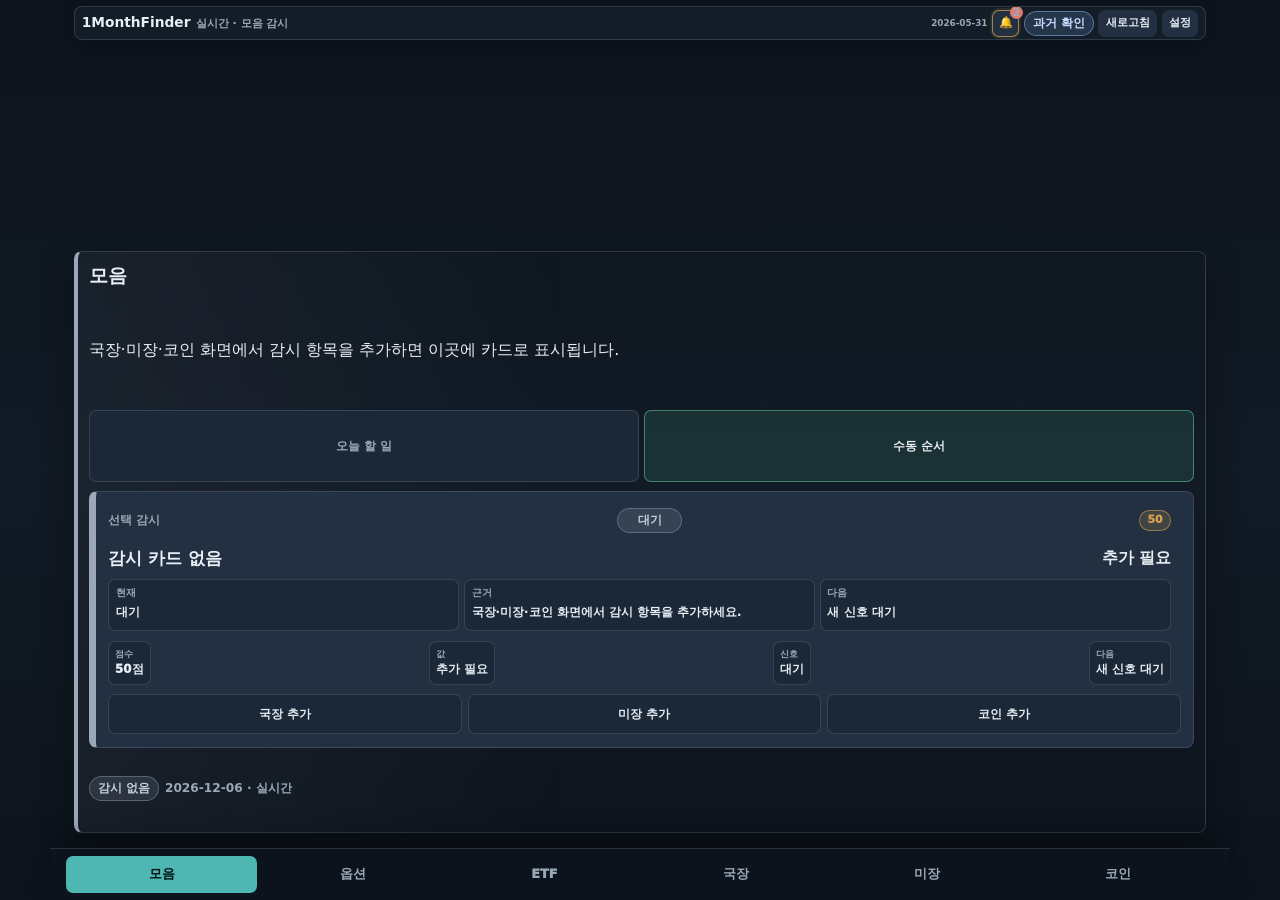
==== commit 98262d2c: "Improve signal workbox and card UI" ====
--- a/site/index.html
+++ b/site/index.html
@@ -18,7 +18,7 @@
     <link rel="icon" href="icons/icon.svg" type="image/svg+xml" />
     <link rel="icon" href="icons/icon-192.png" sizes="192x192" type="image/png" />
     <link rel="apple-touch-icon" href="icons/apple-touch-icon.png" />
-    <link rel="stylesheet" href="styles.css?v=20260601-algo-visibility-1" />
+    <link rel="stylesheet" href="styles.css?v=20260601-workbox-1" />
   </head>
   <body>
     <main class="app-shell" aria-live="polite">
@@ -59,6 +59,10 @@
           </div>
           <h1>모음</h1>
           <p id="collectionMessage">직접 감시 중인 카드만 표시합니다.</p>
+          <div class="collection-toolbar" aria-label="모음 정렬 방식">
+            <button type="button" data-collection-sort="auto">오늘 할 일</button>
+            <button type="button" data-collection-sort="manual">수동 순서</button>
+          </div>
           <div class="watch-card-grid collection-watch-grid" id="collectionWatchGrid"></div>
         </section>
       </section>
@@ -91,6 +95,7 @@
               <small>61.8%</small>
             </article>
           </div>
+          <div class="crypto-signal-list option-signal-list" id="optionSignalList"></div>
 
           <div class="chart-frame live-chart-frame">
             <canvas id="liveChart" height="320" aria-label="KOSPI200 5분봉 실시간 차트"></canvas>
@@ -127,7 +132,7 @@
 
         <section class="log-panel" id="signalLogPanel" aria-labelledby="signalLogTitle">
           <div class="section-title">
-            <h2 id="signalLogTitle">최근 신호</h2>
+            <h2 id="signalLogTitle">당일 신호</h2>
             <span id="logCount">0개</span>
           </div>
           <div class="signal-log" id="signalLog">
@@ -153,7 +158,7 @@
             </div>
           </div>
           <div class="chart-legend" id="etfLegend"></div>
-          <div class="guide-list" id="etfGuideList"></div>
+          <div class="crypto-signal-list etf-signal-list" id="etfSignalList"></div>
         </section>
       </section>
 
@@ -176,7 +181,7 @@
           <div class="chart-legend" id="stocksLegend"></div>
           <details class="asset-manage-panel" id="domesticManagePanel">
             <summary>
-              <span>국장 추가/삭제</span>
+              <span>국장 추가</span>
               <small id="domesticManageSummary">관심종목을 불러오는 중입니다.</small>
             </summary>
             <div class="asset-manage-content">
@@ -189,15 +194,12 @@
                 <div class="search-results" id="domesticSearchResults"></div>
               </section>
               <section>
-                <strong>감시 중</strong>
-                <div class="asset-manage-list" id="domesticWatchList"></div>
-              </section>
-              <section>
                 <strong>추가 후보</strong>
                 <div class="asset-candidate-list" id="domesticManageCandidateList"></div>
               </section>
             </div>
           </details>
+          <div class="crypto-signal-list stock-signal-list" id="domesticSignalList"></div>
         </section>
       </section>
 
@@ -220,7 +222,7 @@
           <div class="chart-legend" id="usStocksLegend"></div>
           <details class="asset-manage-panel" id="usManagePanel">
             <summary>
-              <span>미장 추가/삭제</span>
+              <span>미장 추가</span>
               <small id="usManageSummary">관심종목을 불러오는 중입니다.</small>
             </summary>
             <div class="asset-manage-content">
@@ -233,16 +235,12 @@
                 <div class="search-results" id="usSearchResults"></div>
               </section>
               <section>
-                <strong>감시 중</strong>
-                <div class="asset-manage-list" id="usWatchList"></div>
-              </section>
-              <section>
                 <strong>추가 후보</strong>
                 <div class="asset-candidate-list" id="usManageCandidateList"></div>
               </section>
             </div>
           </details>
-          <div class="guide-list" id="usFilterGuideList"></div>
+          <div class="crypto-signal-list stock-signal-list" id="usSignalList"></div>
         </section>
       </section>
 
@@ -321,12 +319,13 @@
           <div class="modal-panel" data-modal-panel="signals" hidden>
             <div class="signal-inbox-tools">
               <div class="signal-filter-tabs" role="tablist" aria-label="신호 필터">
-                <button type="button" data-signal-filter="all" class="active">전체</button>
+                <button type="button" data-signal-filter="all" class="active">오늘</button>
                 <button type="button" data-signal-filter="action">진입</button>
                 <button type="button" data-signal-filter="risk">위험</button>
+                <button type="button" data-signal-filter="weak">약화</button>
                 <button type="button" data-signal-filter="watch">관찰</button>
               </div>
-              <button class="soft-button" type="button" id="markSignalsRead">전체 확인</button>
+              <button class="soft-button" type="button" id="markSignalsRead">전체 확인 완료</button>
             </div>
             <p class="sheet-copy" id="signalInboxSummary">현재 화면의 신호를 모으는 중입니다.</p>
             <div class="signal-inbox-list" id="signalInboxList"></div>
@@ -428,7 +427,7 @@
                 <input type="checkbox" id="saveSignalLog" />
                 <span>
                   <strong>신호 기록 저장</strong>
-                  <small>브라우저 localStorage에 최근 신호를 남깁니다.</small>
+                  <small>브라우저 localStorage에 신호를 저장하고 화면에는 당일만 표시합니다.</small>
                 </span>
               </label>
               <label class="setting-row select-setting">
@@ -463,6 +462,6 @@
       </section>
     </div>
 
-    <script src="script.js?v=20260601-algo-visibility-1"></script>
+    <script src="script.js?v=20260601-workbox-1"></script>
   </body>
 </html>
--- a/site/styles.css
+++ b/site/styles.css
@@ -1361,6 +1361,10 @@
   background: var(--surface-raised);
 }
 
+.signal-inbox-item.done {
+  opacity: 0.72;
+}
+
 .signal-inbox-main {
   display: grid;
   min-width: 0;
@@ -1397,6 +1401,16 @@
   font-weight: 950;
 }
 
+.signal-inbox-main em.complete {
+  background: rgba(95, 199, 155, 0.13);
+  color: var(--green);
+}
+
+.signal-inbox-main em.bucket {
+  background: rgba(130, 167, 230, 0.12);
+  color: var(--blue);
+}
+
 .signal-inbox-side {
   display: grid;
   justify-items: end;
@@ -1582,6 +1596,28 @@
 .collection-section {
   display: grid;
   gap: 0.42rem;
+}
+
+.collection-toolbar {
+  display: grid;
+  grid-template-columns: repeat(2, minmax(0, 1fr));
+  gap: 0.36rem;
+}
+
+.collection-toolbar button {
+  min-height: 2rem;
+  border: 1px solid var(--line);
+  border-radius: 7px;
+  background: var(--surface-soft);
+  color: var(--muted);
+  font-size: 0.72rem;
+  font-weight: 950;
+}
+
+.collection-toolbar button.active {
+  border-color: rgba(95, 199, 155, 0.56);
+  background: rgba(95, 199, 155, 0.14);
+  color: var(--ink);
 }
 
 .watch-card-grid {
@@ -1660,6 +1696,38 @@
 
 .collection-card .collection-card-head {
   justify-content: flex-start;
+}
+
+.task-badge {
+  display: inline-grid;
+  place-items: center;
+  min-height: 1.3rem;
+  padding: 0 0.38rem;
+  border: 1px solid var(--line);
+  border-radius: 999px;
+  background: rgba(130, 167, 230, 0.1);
+  color: var(--ink-soft);
+  font-size: 0.62rem;
+  font-weight: 950;
+  white-space: nowrap;
+}
+
+.task-badge.risk {
+  border-color: rgba(223, 122, 114, 0.48);
+  background: rgba(223, 122, 114, 0.15);
+  color: var(--red);
+}
+
+.task-badge.action {
+  border-color: rgba(95, 199, 155, 0.48);
+  background: rgba(95, 199, 155, 0.15);
+  color: var(--green);
+}
+
+.task-badge.weak {
+  border-color: rgba(213, 160, 78, 0.5);
+  background: rgba(213, 160, 78, 0.15);
+  color: var(--amber);
 }
 
 .collection-card .collection-card-title {
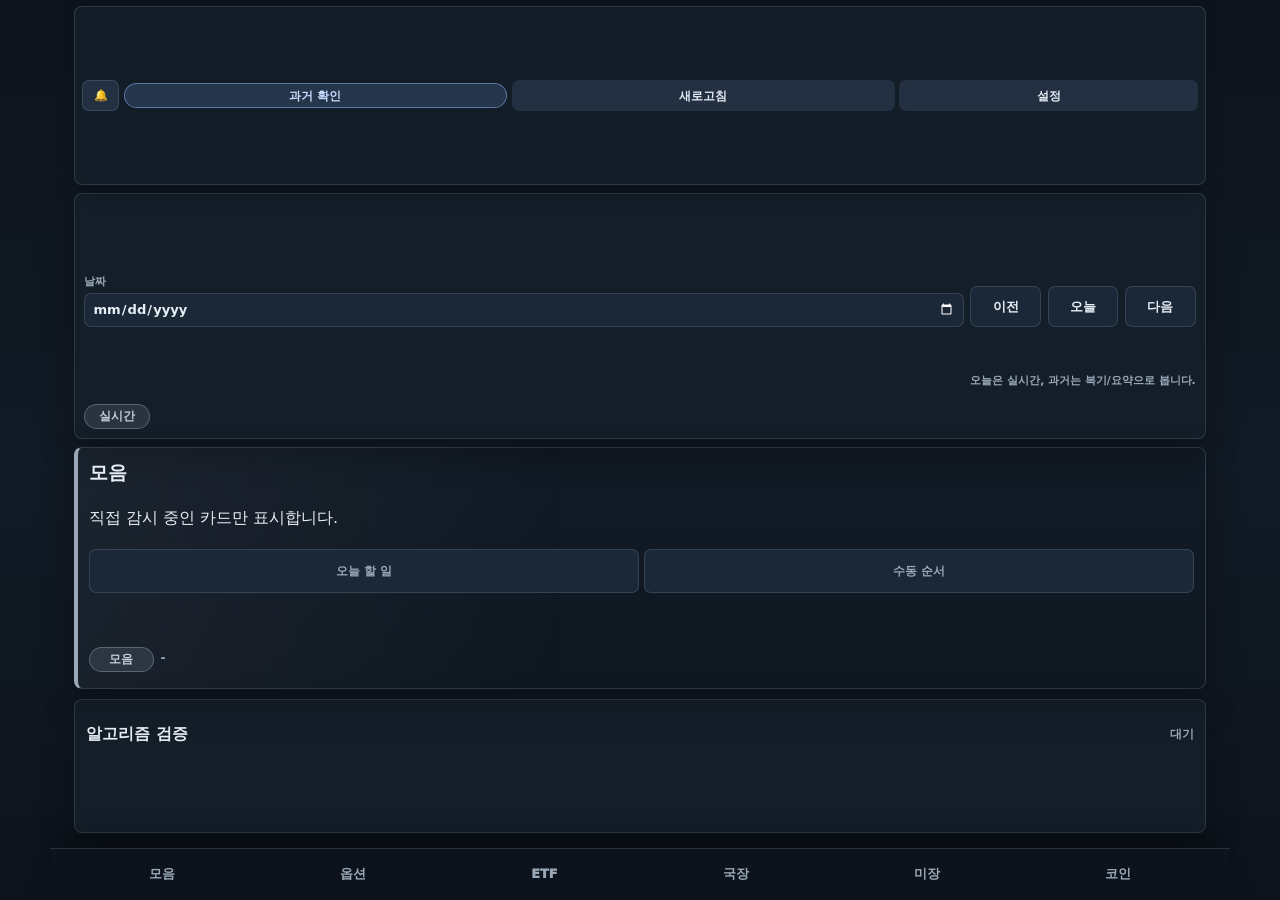
==== commit 72668c45: "Improve crypto tab signals and layout" ====
--- a/site/index.html
+++ b/site/index.html
@@ -18,17 +18,12 @@
     <link rel="icon" href="icons/icon.svg" type="image/svg+xml" />
     <link rel="icon" href="icons/icon-192.png" sizes="192x192" type="image/png" />
     <link rel="apple-touch-icon" href="icons/apple-touch-icon.png" />
-    <link rel="stylesheet" href="styles.css?v=20260601-workbox-1" />
+    <link rel="stylesheet" href="styles.css?v=20260602-crypto-polish-1" />
   </head>
   <body>
     <main class="app-shell" aria-live="polite">
       <header class="top-bar">
-        <div>
-          <strong>1MonthFinder</strong>
-          <span id="topStatusText">데이터 대기</span>
-        </div>
         <div class="top-actions">
-          <small class="app-updated-at" aria-label="앱 업데이트 시각">2026-05-31</small>
           <button class="bell-button" type="button" id="signalInboxButton" data-open-modal="signals" aria-label="신호 알림">
             <span aria-hidden="true">&#128276;</span>
             <span class="bell-count" id="signalInboxCount" hidden>0</span>
@@ -63,7 +58,16 @@
             <button type="button" data-collection-sort="auto">오늘 할 일</button>
             <button type="button" data-collection-sort="manual">수동 순서</button>
           </div>
+          <div class="today-focus-grid" id="todayFocusGrid" aria-label="오늘의 핵심 3개"></div>
           <div class="watch-card-grid collection-watch-grid" id="collectionWatchGrid"></div>
+        </section>
+        <section class="log-panel algorithm-audit-panel" id="algorithmAuditPanel" aria-labelledby="algorithmAuditTitle">
+          <div class="section-title">
+            <h2 id="algorithmAuditTitle">알고리즘 검증</h2>
+            <span id="algorithmAuditStatus">대기</span>
+          </div>
+          <div class="price-grid audit-grid" id="algorithmAuditGrid"></div>
+          <div class="algorithm-audit-list" id="algorithmAuditList"></div>
         </section>
       </section>
 
@@ -171,6 +175,7 @@
           <h1 id="stocksTitle">국장 종목</h1>
           <p id="stocksMessage">국내 주식 후보와 지수 추종 필터를 불러오는 중입니다.</p>
           <div class="price-grid" id="stocksMetricGrid"></div>
+          <div class="data-reliability-strip" id="stocksReliabilityStrip"></div>
           <div class="chart-frame asset-chart-frame">
             <canvas id="stocksChart" height="260" aria-label="국장 종목 지수 필터 차트"></canvas>
             <div class="chart-empty" id="stocksChartEmpty" hidden>
@@ -212,6 +217,7 @@
           <h1>미장 종목</h1>
           <p id="usStocksMessage">SPY/QQQ 상대강도, 20/50/200일선, 거래량 필터를 기준으로 확장할 화면입니다.</p>
           <div class="price-grid" id="usStocksMetricGrid"></div>
+          <div class="data-reliability-strip" id="usStocksReliabilityStrip"></div>
           <div class="chart-frame asset-chart-frame">
             <canvas id="usStocksChart" height="260" aria-label="미장 종목 추세 차트"></canvas>
             <div class="chart-empty" id="usStocksChartEmpty" hidden>
@@ -281,7 +287,9 @@
               </section>
             </div>
           </details>
+          <div class="data-reliability-strip" id="cryptoReliabilityStrip"></div>
           <div class="price-grid" id="cryptoMetricGrid"></div>
+          <div class="crypto-detail-focus" id="cryptoDetailFocus" hidden></div>
           <div class="chart-frame asset-chart-frame">
             <canvas id="cryptoChart" height="260" aria-label="메이저 코인 비교 차트"></canvas>
             <div class="chart-empty" id="cryptoChartEmpty" hidden>
@@ -328,6 +336,7 @@
               <button class="soft-button" type="button" id="markSignalsRead">전체 확인 완료</button>
             </div>
             <p class="sheet-copy" id="signalInboxSummary">현재 화면의 신호를 모으는 중입니다.</p>
+            <div class="signal-inbox-buckets" id="signalInboxBuckets"></div>
             <div class="signal-inbox-list" id="signalInboxList"></div>
           </div>
 
@@ -345,7 +354,7 @@
               <canvas id="replayChart" height="360" aria-label="선택 날짜 복기 차트"></canvas>
               <div class="chart-empty" id="replayChartEmpty" hidden>
                 <strong>복기 자료 없음</strong>
-                <span>날짜 또는 백엔드 연결 상태를 확인하세요.</span>
+                <span>날짜 또는 서버 연결 상태를 확인하세요.</span>
               </div>
             </div>
             <div class="chart-legend" id="replayLegend"></div>
@@ -365,7 +374,7 @@
           <div class="modal-panel" data-modal-panel="settings" hidden>
             <div class="backend-settings">
               <label class="text-field">
-                <span>백엔드 주소</span>
+                <span>서버 주소</span>
                 <input id="apiBaseUrl" type="url" inputmode="url" placeholder="비워두면 현재 주소의 /api 사용" />
               </label>
               <div class="backend-actions">
@@ -373,10 +382,10 @@
                 <button class="soft-button" type="button" id="saveApiBaseUrl">주소 저장</button>
                 <button class="soft-button" type="button" id="resetApiBaseUrl">현재 주소</button>
               </div>
-              <p class="sheet-copy" id="backendStatus">백엔드 연결 상태를 확인하는 중입니다.</p>
+              <p class="sheet-copy" id="backendStatus">서버 연결 상태를 확인하는 중입니다.</p>
               <div class="android-backend-box">
-                <strong>안드로이드 백엔드</strong>
-                <small>Termux에서 설치 명령을 실행하면 이 폰이 옵션 감시 백엔드가 됩니다.</small>
+                <strong>안드로이드 서버</strong>
+                <small>Termux에서 설치 명령을 실행하면 이 폰이 옵션 감시 서버가 됩니다.</small>
                 <label class="text-field">
                   <span>설치 명령</span>
                   <textarea id="androidInstallCommand" rows="4" readonly></textarea>
@@ -391,7 +400,7 @@
               </div>
               <div class="backend-env-box">
                 <strong>향후 API 크레덴셜</strong>
-                <small>현재는 키가 필요 없습니다. 나중에 키움 API를 붙일 때 이 값을 로컬 백엔드에 전달하도록 확장합니다.</small>
+                <small>현재는 키가 필요 없습니다. 나중에 키움 API를 붙일 때 이 값을 로컬 서버에 전달하도록 확장합니다.</small>
                 <label class="text-field">
                   <span>환경 변수 초안</span>
                   <textarea id="backendEnvDraft" rows="7" spellcheck="false"></textarea>
@@ -462,6 +471,6 @@
       </section>
     </div>
 
-    <script src="script.js?v=20260601-workbox-1"></script>
+    <script src="script.js?v=20260602-crypto-polish-1"></script>
   </body>
 </html>
--- a/site/styles.css
+++ b/site/styles.css
@@ -97,12 +97,10 @@
   z-index: 5;
   display: flex;
   align-items: center;
-  justify-content: space-between;
-  height: 2.15rem;
-  min-height: 0;
+  justify-content: flex-end;
+  min-height: 2.32rem;
   gap: 0.42rem;
-  overflow: hidden;
-  padding: 0.16rem 0.42rem;
+  padding: 0.2rem 0.42rem;
   border: 1px solid var(--line);
   border-radius: 8px;
   background: rgba(20, 30, 41, 0.94);
@@ -169,9 +167,11 @@
 }
 
 .top-bar .top-actions {
-  flex: 0 0 auto;
+  display: grid;
+  flex: 1 1 auto;
+  grid-template-columns: 2.35rem minmax(4.4rem, 1fr) minmax(4.1rem, 1fr) minmax(3.65rem, 0.78fr);
   align-items: center;
-  justify-content: flex-end;
+  justify-content: stretch;
   gap: 0.28rem;
 }
 
@@ -195,6 +195,56 @@
   font-size: 0.55rem;
   font-weight: 800;
   line-height: 1;
+  white-space: nowrap;
+}
+
+.data-health-strip {
+  display: grid;
+  grid-template-columns: repeat(4, minmax(0, 1fr));
+  gap: 0.34rem;
+}
+
+.data-feed-pill {
+  display: grid;
+  min-width: 0;
+  gap: 0.02rem;
+  padding: 0.38rem 0.42rem;
+  border: 1px solid var(--line);
+  border-radius: 7px;
+  background: rgba(20, 30, 41, 0.74);
+}
+
+.data-feed-pill.candidate {
+  border-color: rgba(95, 199, 155, 0.45);
+  background: rgba(47, 127, 131, 0.18);
+}
+
+.data-feed-pill.watch {
+  border-color: rgba(213, 160, 78, 0.48);
+  background: rgba(176, 122, 42, 0.16);
+}
+
+.data-feed-pill.warning {
+  border-color: rgba(223, 122, 114, 0.52);
+  background: rgba(169, 95, 89, 0.18);
+}
+
+.data-feed-pill span,
+.data-feed-pill small {
+  overflow: hidden;
+  color: var(--muted);
+  font-size: 0.56rem;
+  font-weight: 900;
+  text-overflow: ellipsis;
+  white-space: nowrap;
+}
+
+.data-feed-pill strong {
+  overflow: hidden;
+  color: var(--ink);
+  font-size: 0.72rem;
+  font-weight: 950;
+  text-overflow: ellipsis;
   white-space: nowrap;
 }
 
@@ -210,21 +260,24 @@
 }
 
 .ghost-button {
-  flex: 0 0 auto;
-  min-height: 1.72rem;
-  padding: 0.25rem 0.46rem;
+  width: 100%;
+  min-height: 1.9rem;
+  padding: 0.28rem 0.38rem;
   background: var(--surface-raised);
   color: var(--ink);
-  font-size: 0.7rem;
+  font-size: 0.72rem;
+  line-height: 1.05;
+  overflow: hidden;
+  text-overflow: ellipsis;
+  white-space: nowrap;
 }
 
 .bell-button {
   position: relative;
   display: inline-grid;
-  flex: 0 0 auto;
-  width: 1.72rem;
-  height: 1.72rem;
-  min-width: 1.72rem;
+  width: 100%;
+  height: 1.9rem;
+  min-width: 0;
   place-items: center;
   border: 1px solid var(--line);
   border-radius: 7px;
@@ -268,11 +321,16 @@
 }
 
 .mode-toggle {
-  flex: 0 0 auto;
-  min-width: 4.75rem;
-  min-height: 1.72rem;
-  padding: 0.18rem 0.48rem;
-  font-size: 0.68rem;
+  width: 100%;
+  min-width: 0;
+  min-height: 1.9rem;
+  padding: 0.2rem 0.38rem;
+  font-size: 0.7rem;
+  line-height: 1.05;
+  justify-content: center;
+  overflow: hidden;
+  text-overflow: ellipsis;
+  white-space: nowrap;
 }
 
 .signal-board,
@@ -444,6 +502,12 @@
   font-weight: 800;
 }
 
+.option-live-board #signalTitle,
+.option-live-board #signalMessage,
+.option-live-board #priceGrid {
+  display: none;
+}
+
 .live-chart-frame {
   order: 2;
   height: clamp(15rem, 39dvh, 21rem);
@@ -471,11 +535,15 @@
 }
 
 #liveLegend {
+  order: 3;
+}
+
+#liveTradePlan {
+  order: 4;
+}
+
+#optionSignalList {
   order: 6;
-}
-
-#liveTradePlan {
-  order: 7;
 }
 
 .signal-board .action-row {
@@ -571,37 +639,98 @@
 }
 
 #cryptoSubTabs {
+  order: 8;
+}
+
+#cryptoTimeframeTabs {
+  order: 9;
+}
+
+#cryptoManagePanel {
+  order: 12;
+}
+
+#cryptoReliabilityStrip {
+  display: none;
+  order: 5;
+}
+
+#cryptoBoard .asset-chart-frame {
+  order: 6;
+  height: clamp(16rem, 36dvh, 27rem);
+  min-height: 260px;
+}
+
+#cryptoLegend {
+  order: 7;
+}
+
+#cryptoDetailFocus {
+  order: 10;
+}
+
+#cryptoMetricGrid {
+  order: 11;
+}
+
+#cryptoSignalList {
+  order: 13;
+}
+
+#cryptoAssetList {
+  order: 14;
+}
+
+#stocksBoard .signal-meta,
+#usStocksBoard .signal-meta {
+  order: 1;
+}
+
+#stocksBoard > h1,
+#usStocksBoard > h1 {
+  order: 2;
+}
+
+#stocksMessage,
+#usStocksMessage {
+  order: 3;
+}
+
+#stocksBoard .board-decision-strip,
+#usStocksBoard .board-decision-strip {
   order: 4;
 }
 
-#cryptoTimeframeTabs {
+#stocksMetricGrid,
+#usStocksMetricGrid {
   order: 5;
 }
 
-#cryptoManagePanel {
+#stocksReliabilityStrip,
+#usStocksReliabilityStrip {
   order: 6;
 }
 
-#cryptoBoard .asset-chart-frame {
+#domesticManagePanel,
+#usManagePanel {
   order: 7;
-  height: clamp(20rem, 48dvh, 38rem);
-  min-height: 320px;
-}
-
-#cryptoLegend {
+}
+
+#stocksBoard .asset-chart-frame,
+#usStocksBoard .asset-chart-frame {
   order: 8;
-}
-
-#cryptoMetricGrid {
+  height: clamp(18rem, 43dvh, 34rem);
+  min-height: 300px;
+}
+
+#stocksLegend,
+#usStocksLegend {
   order: 9;
 }
 
-#cryptoSignalList {
+#domesticSignalList,
+#usSignalList {
   order: 10;
-}
-
-#cryptoAssetList {
-  order: 11;
 }
 
 #cryptoBoard.crypto-detail-board #cryptoMetricGrid {
@@ -617,7 +746,8 @@
   flex-wrap: nowrap;
   gap: 0.34rem;
   overflow-x: auto;
-  padding-bottom: 0.06rem;
+  padding: 0.02rem 0 0.12rem;
+  scroll-snap-type: x proximity;
   scrollbar-width: none;
 }
 
@@ -630,6 +760,7 @@
   min-width: 4.4rem;
   min-height: 1.92rem;
   border-radius: 999px;
+  scroll-snap-align: start;
 }
 
 #cryptoBoard .sub-tab-row button.neutral {
@@ -689,6 +820,7 @@
   border: 1px solid var(--line);
   border-radius: 8px;
   background: rgba(26, 38, 53, 0.62);
+  overflow: hidden;
 }
 
 .crypto-manage-panel summary,
@@ -703,6 +835,19 @@
   cursor: pointer;
   font-size: 0.78rem;
   font-weight: 950;
+  background: rgba(13, 20, 29, 0.26);
+}
+
+.crypto-manage-panel[open] summary,
+.asset-manage-panel[open] summary {
+  border-bottom: 1px solid var(--line);
+}
+
+.crypto-manage-panel summary span,
+.asset-manage-panel summary span {
+  overflow: hidden;
+  text-overflow: ellipsis;
+  white-space: nowrap;
 }
 
 .crypto-manage-panel summary small,
@@ -716,7 +861,11 @@
 .asset-manage-content {
   display: grid;
   gap: 0.58rem;
-  padding: 0 0.58rem 0.58rem;
+  padding: 0.58rem;
+}
+
+.asset-manage-content {
+  grid-template-columns: repeat(2, minmax(0, 1fr));
 }
 
 .crypto-manage-content section,
@@ -737,6 +886,54 @@
 .asset-candidate-list {
   display: grid;
   gap: 0.36rem;
+  max-height: 24rem;
+  overflow: auto;
+  padding-right: 0.08rem;
+}
+
+.manage-filter-tabs {
+  display: grid;
+  grid-template-columns: repeat(4, minmax(0, 1fr));
+  gap: 0.28rem;
+}
+
+.manage-filter-tabs button {
+  display: grid;
+  min-width: 0;
+  min-height: 2.12rem;
+  align-content: center;
+  gap: 0.02rem;
+  padding: 0.28rem 0.34rem;
+  border: 1px solid var(--line);
+  border-radius: 7px;
+  background: var(--surface-soft);
+  color: var(--muted);
+  cursor: pointer;
+  text-align: left;
+}
+
+.manage-filter-tabs button.active {
+  border-color: rgba(95, 199, 155, 0.54);
+  background: rgba(95, 199, 155, 0.13);
+  color: var(--ink);
+}
+
+.manage-filter-tabs span,
+.manage-filter-tabs strong {
+  overflow: hidden;
+  text-overflow: ellipsis;
+  white-space: nowrap;
+}
+
+.manage-filter-tabs span {
+  font-size: 0.62rem;
+  font-weight: 900;
+}
+
+.manage-filter-tabs strong {
+  color: var(--ink);
+  font-size: 0.78rem;
+  font-weight: 950;
 }
 
 .crypto-watch-chip,
@@ -889,6 +1086,25 @@
 .chart-controls button:disabled {
   opacity: 0.42;
   cursor: default;
+}
+
+#cryptoBoard .chart-controls {
+  top: 0.38rem;
+  right: 0.38rem;
+  gap: 0.16rem;
+  padding: 0.16rem;
+  border-radius: 999px;
+  background: rgba(13, 20, 29, 0.82);
+}
+
+#cryptoBoard .chart-controls button {
+  width: 1.42rem;
+  min-width: 1.42rem;
+  min-height: 1.42rem;
+  padding: 0;
+  border-radius: 999px;
+  font-size: 0.72rem;
+  line-height: 1;
 }
 
 .signal-board.loading {
@@ -982,6 +1198,45 @@
   background: currentColor;
 }
 
+.chart-legend .legend-more {
+  position: relative;
+  display: inline-flex;
+  align-items: center;
+}
+
+.chart-legend .legend-more summary {
+  min-width: 2.1rem;
+  padding: 0.12rem 0.42rem;
+  border: 1px solid rgba(154, 168, 184, 0.28);
+  border-radius: 999px;
+  background: rgba(154, 168, 184, 0.1);
+  color: var(--muted);
+  cursor: pointer;
+  font-size: 0.68rem;
+  font-weight: 950;
+  list-style: none;
+  text-align: center;
+}
+
+.chart-legend .legend-more summary::-webkit-details-marker {
+  display: none;
+}
+
+.chart-legend .legend-more div {
+  position: absolute;
+  top: calc(100% + 0.32rem);
+  right: 0;
+  z-index: 8;
+  display: grid;
+  min-width: 11rem;
+  gap: 0.36rem;
+  padding: 0.52rem;
+  border: 1px solid var(--line);
+  border-radius: 8px;
+  background: rgba(13, 20, 29, 0.96);
+  box-shadow: var(--shadow);
+}
+
 .trade-strip,
 .trade-stats {
   display: grid;
@@ -1122,6 +1377,156 @@
   padding: 0.7rem;
 }
 
+.algorithm-audit-panel {
+  display: grid;
+  gap: 0.5rem;
+}
+
+.algorithm-audit-panel .section-title {
+  margin-bottom: 0;
+}
+
+.algorithm-audit-list {
+  display: grid;
+  gap: 0.42rem;
+}
+
+.algorithm-audit-card {
+  display: grid;
+  grid-template-columns: minmax(0, 1fr) auto;
+  align-items: center;
+  gap: 0.55rem;
+  padding: 0.58rem;
+  border: 1px solid var(--line);
+  border-radius: 8px;
+  background: var(--surface-soft);
+}
+
+.algorithm-audit-card.candidate {
+  border-color: rgba(95, 199, 155, 0.36);
+}
+
+.algorithm-audit-card.warning {
+  border-color: rgba(213, 160, 78, 0.42);
+}
+
+.algorithm-audit-card div {
+  display: grid;
+  min-width: 0;
+  gap: 0.08rem;
+}
+
+.algorithm-audit-card strong {
+  overflow: hidden;
+  color: var(--ink);
+  font-size: 0.86rem;
+  font-weight: 950;
+  text-overflow: ellipsis;
+  white-space: nowrap;
+}
+
+.algorithm-audit-card small {
+  overflow: hidden;
+  color: var(--muted);
+  font-size: 0.68rem;
+  font-weight: 850;
+  text-overflow: ellipsis;
+  white-space: nowrap;
+}
+
+.today-focus-grid,
+.signal-inbox-buckets,
+.data-reliability-strip,
+.crypto-detail-focus {
+  display: grid;
+  gap: 0.42rem;
+}
+
+.today-focus-grid {
+  grid-template-columns: repeat(3, minmax(0, 1fr));
+}
+
+.today-focus-card,
+.signal-bucket,
+.data-reliability-strip article,
+.crypto-detail-focus article {
+  display: grid;
+  min-width: 0;
+  gap: 0.08rem;
+  padding: 0.55rem;
+  border: 1px solid var(--line);
+  border-radius: 8px;
+  background: var(--surface-soft);
+  color: var(--ink);
+  text-align: left;
+}
+
+.today-focus-card.candidate,
+.signal-bucket.action,
+.data-reliability-strip article.candidate,
+.crypto-detail-focus article.candidate {
+  border-color: rgba(95, 199, 155, 0.45);
+}
+
+.today-focus-card.warning,
+.today-focus-card.sell,
+.today-focus-card.avoid,
+.signal-bucket.risk,
+.data-reliability-strip article.warning,
+.crypto-detail-focus article.warning {
+  border-color: rgba(223, 122, 114, 0.5);
+}
+
+.today-focus-card span,
+.today-focus-card small,
+.signal-bucket span,
+.signal-bucket small,
+.data-reliability-strip span,
+.crypto-detail-focus span,
+.crypto-detail-focus small {
+  overflow: hidden;
+  color: var(--muted);
+  font-size: 0.64rem;
+  font-weight: 850;
+  text-overflow: ellipsis;
+  white-space: nowrap;
+}
+
+.today-focus-card strong,
+.signal-bucket strong,
+.data-reliability-strip strong,
+.crypto-detail-focus strong {
+  overflow: hidden;
+  color: var(--ink);
+  font-size: 0.86rem;
+  font-weight: 950;
+  text-overflow: ellipsis;
+  white-space: nowrap;
+}
+
+.signal-inbox-buckets {
+  grid-template-columns: repeat(4, minmax(0, 1fr));
+  margin-bottom: 0.55rem;
+}
+
+.signal-bucket {
+  appearance: none;
+  cursor: pointer;
+}
+
+.signal-bucket.active {
+  outline: 2px solid rgba(78, 183, 177, 0.45);
+}
+
+.data-reliability-strip,
+.crypto-detail-focus {
+  grid-template-columns: repeat(4, minmax(0, 1fr));
+}
+
+.crypto-detail-focus {
+  grid-template-columns: repeat(5, minmax(0, 1fr));
+}
+
 .section-title {
   display: flex;
   align-items: center;
@@ -1292,19 +1697,33 @@
 }
 
 .crypto-signal-card header {
-  display: flex;
+  display: grid;
+  grid-template-columns: minmax(0, 1fr) auto auto auto;
   align-items: center;
-  justify-content: space-between;
-  gap: 0.5rem;
+  gap: 0.36rem;
 }
 
 .crypto-signal-card header h2 {
   min-width: 0;
-  flex: 1 1 auto;
+  overflow: hidden;
+  text-overflow: ellipsis;
+  white-space: nowrap;
 }
 
 .crypto-signal-card header .mini-remove {
-  flex: 0 0 auto;
+  min-width: 2.7rem;
+}
+
+#cryptoBoard .crypto-signal-card header .signal-pill {
+  min-width: 4.2rem;
+  justify-content: center;
+  padding: 0.24rem 0.56rem;
+  box-shadow: 0 0 0 1px rgba(255, 255, 255, 0.04), 0 8px 18px rgba(0, 0, 0, 0.18);
+  font-size: 0.72rem;
+}
+
+#cryptoBoard .crypto-signal-card.is-chart-focus header .signal-pill {
+  box-shadow: 0 0 0 1px currentColor, 0 0 18px rgba(95, 199, 155, 0.16);
 }
 
 .crypto-signal-card h2 {
@@ -1554,6 +1973,24 @@
   margin-top: 0.38rem;
 }
 
+.crypto-detail-section {
+  display: grid;
+  gap: 0.32rem;
+  padding: 0.4rem 0;
+  border-top: 1px solid rgba(154, 168, 184, 0.16);
+}
+
+.crypto-detail-section:first-of-type {
+  border-top: 0;
+  padding-top: 0.28rem;
+}
+
+.crypto-detail-section > strong {
+  color: var(--ink-soft);
+  font-size: 0.68rem;
+  font-weight: 950;
+}
+
 .crypto-signal-grid {
   display: grid;
   grid-template-columns: repeat(auto-fit, minmax(4.8rem, 1fr));
@@ -1807,6 +2244,55 @@
   grid-template-columns: repeat(3, minmax(0, 1fr));
 }
 
+.collection-card .decision-detail-stack,
+.crypto-signal-card .decision-detail-stack {
+  grid-template-columns: repeat(2, minmax(0, 1fr));
+}
+
+.board-decision-strip {
+  display: grid;
+  grid-template-columns: repeat(3, minmax(0, 1fr));
+  gap: 0.34rem;
+}
+
+.board-decision-strip article {
+  display: grid;
+  min-width: 0;
+  gap: 0.06rem;
+  padding: 0.44rem 0.48rem;
+  border: 1px solid var(--line);
+  border-radius: 7px;
+  background: rgba(13, 20, 29, 0.38);
+}
+
+.board-decision-strip span {
+  overflow: hidden;
+  color: var(--muted);
+  font-size: 0.58rem;
+  font-weight: 950;
+  text-overflow: ellipsis;
+  white-space: nowrap;
+}
+
+.board-decision-strip strong {
+  overflow: hidden;
+  color: var(--ink);
+  font-size: 0.76rem;
+  font-weight: 950;
+  line-height: 1.18;
+  text-overflow: ellipsis;
+  white-space: nowrap;
+}
+
+#signalBoard .board-decision-strip,
+#cryptoBoard .board-decision-strip {
+  order: 4;
+}
+
+.option-live-board .board-decision-strip {
+  order: 5;
+}
+
 .collection-card .decision-stack strong,
 .crypto-signal-card .decision-stack strong {
   color: var(--ink);
@@ -1915,7 +2401,7 @@
 }
 
 .search-result {
-  grid-template-columns: minmax(0, 1fr) auto auto;
+  grid-template-columns: minmax(0, 1fr) minmax(4.4rem, 5.2rem) 3.45rem;
 }
 
 .search-result.neutral {
@@ -1941,6 +2427,18 @@
   border-color: rgba(95, 199, 155, 0.58);
   background: var(--surface-raised);
   box-shadow: 0 0 0 2px rgba(95, 199, 155, 0.16);
+}
+
+.search-result.is-chart-focus,
+.crypto-signal-card.is-chart-focus {
+  border-color: rgba(78, 183, 177, 0.72);
+  box-shadow: 0 0 0 2px rgba(78, 183, 177, 0.18);
+}
+
+.search-result.stock-candidate,
+.crypto-signal-card[data-stock-focus-symbol],
+.crypto-signal-card[data-crypto-focus] {
+  cursor: pointer;
 }
 
 .search-result div {
@@ -2000,9 +2498,45 @@
 }
 
 .search-result .soft-button {
+  width: 100%;
   min-height: 1.85rem;
-  padding: 0.22rem 0.46rem;
-  font-size: 0.72rem;
+  justify-self: stretch;
+  padding: 0.24rem 0.42rem;
+  border-color: rgba(78, 183, 177, 0.62);
+  background: rgba(78, 183, 177, 0.22);
+  color: var(--ink);
+  font-size: 0.74rem;
+  font-weight: 950;
+  box-shadow: inset 0 0 0 1px rgba(78, 183, 177, 0.16);
+}
+
+.crypto-candidate .candidate-price {
+  justify-self: end;
+  color: var(--ink-soft);
+  font-variant-numeric: tabular-nums;
+}
+
+.search-result .crypto-add-button {
+  min-height: 2.05rem;
+  border-color: rgba(95, 199, 155, 0.78);
+  background: linear-gradient(180deg, rgba(95, 199, 155, 0.34), rgba(78, 183, 177, 0.22));
+  color: #d9fff1;
+  box-shadow:
+    inset 0 0 0 1px rgba(95, 199, 155, 0.24),
+    0 0 0 1px rgba(95, 199, 155, 0.08);
+}
+
+.search-result .crypto-add-button:focus-visible {
+  outline: 2px solid rgba(95, 199, 155, 0.58);
+  outline-offset: 2px;
+}
+
+.watch-tools .soft-button {
+  min-width: 3.6rem;
+  border-color: rgba(78, 183, 177, 0.58);
+  background: rgba(78, 183, 177, 0.18);
+  color: var(--ink);
+  font-weight: 950;
 }
 
 .search-result .soft-button:disabled {
@@ -2062,8 +2596,8 @@
   }
 
   #cryptoBoard .asset-chart-frame {
-    height: clamp(24rem, 56dvh, 42rem);
-    min-height: 380px;
+    height: clamp(18rem, 40dvh, 31rem);
+    min-height: 300px;
   }
 
   .replay-chart-frame {
@@ -2365,6 +2899,38 @@
 }
 
 @media (max-width: 430px) {
+  .top-bar {
+    padding-right: 0.34rem;
+    padding-left: 0.34rem;
+  }
+
+  .top-bar .top-actions {
+    grid-template-columns: 2.15rem minmax(3.7rem, 1fr) minmax(3.85rem, 1fr) minmax(3.1rem, 0.82fr);
+    gap: 0.22rem;
+  }
+
+  .ghost-button,
+  .mode-toggle {
+    padding-right: 0.24rem;
+    padding-left: 0.24rem;
+    font-size: 0.66rem;
+  }
+
+  .data-health-strip {
+    grid-template-columns: repeat(2, minmax(0, 1fr));
+  }
+
+  .board-decision-strip {
+    grid-template-columns: 1fr;
+  }
+
+  .today-focus-grid,
+  .signal-inbox-buckets,
+  .data-reliability-strip,
+  .crypto-detail-focus {
+    grid-template-columns: 1fr;
+  }
+
   .live-chart-frame {
     height: clamp(13rem, 50vw, 16rem);
   }
@@ -2384,8 +2950,8 @@
   }
 
   #cryptoBoard .asset-chart-frame {
-    height: clamp(17rem, 54dvh, 30rem);
-    min-height: 280px;
+    height: clamp(14rem, 39dvh, 22rem);
+    min-height: 220px;
   }
 
   .replay-stepper {
@@ -2406,6 +2972,19 @@
   }
 
   .crypto-signal-grid {
+    grid-template-columns: repeat(2, minmax(0, 1fr));
+  }
+
+  .asset-manage-content {
+    grid-template-columns: 1fr;
+  }
+
+  .crypto-candidate-list,
+  .asset-candidate-list {
+    max-height: 18rem;
+  }
+
+  .manage-filter-tabs {
     grid-template-columns: repeat(2, minmax(0, 1fr));
   }
 
@@ -2428,7 +3007,7 @@
   }
 
   .search-result {
-    grid-template-columns: minmax(0, 1fr) auto;
+    grid-template-columns: minmax(0, 1fr) 3.55rem;
   }
 
   .search-result span {
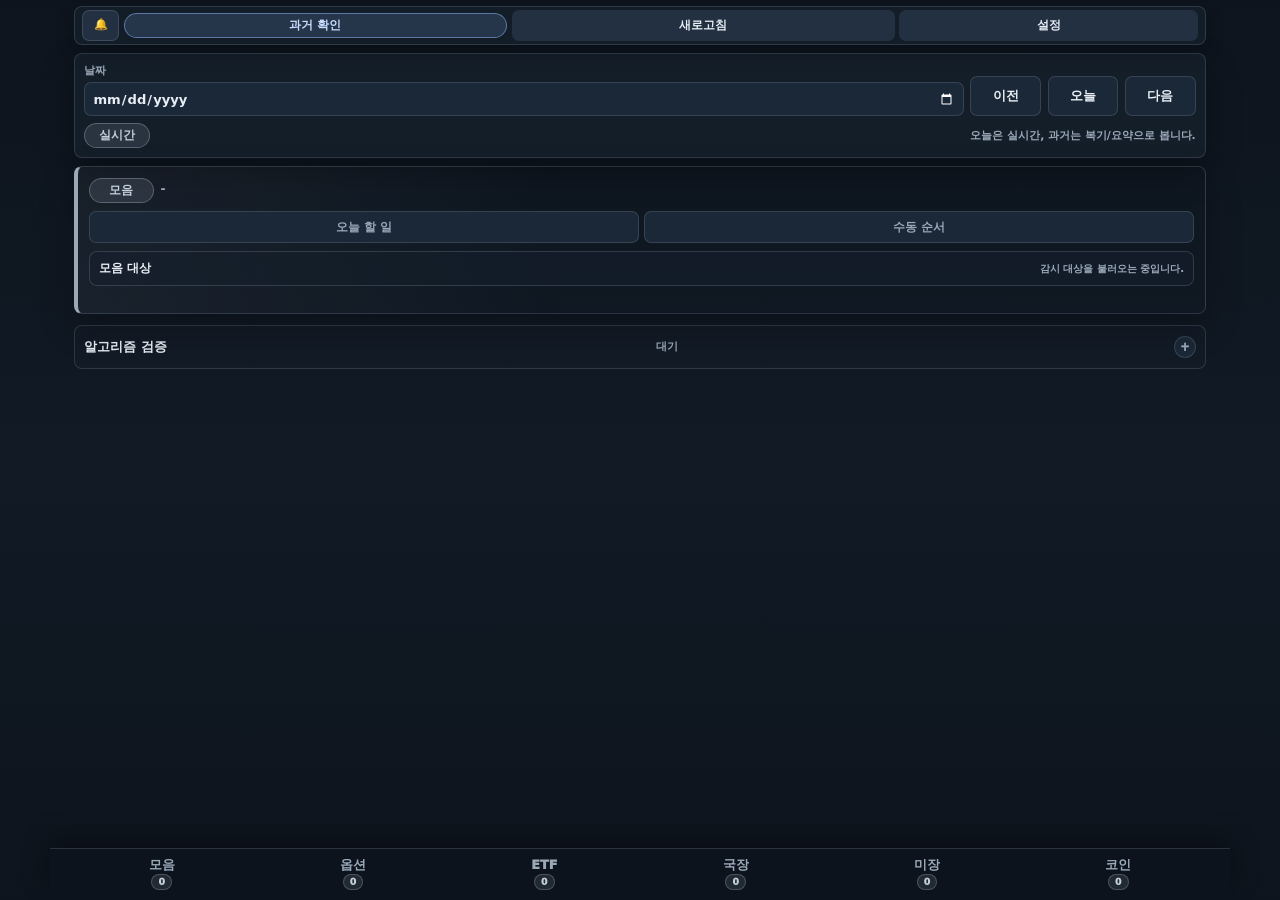
==== commit f0483ade: "Improve collection buy verification UI" ====
--- a/site/index.html
+++ b/site/index.html
@@ -18,7 +18,7 @@
     <link rel="icon" href="icons/icon.svg" type="image/svg+xml" />
     <link rel="icon" href="icons/icon-192.png" sizes="192x192" type="image/png" />
     <link rel="apple-touch-icon" href="icons/apple-touch-icon.png" />
-    <link rel="stylesheet" href="styles.css?v=20260602-crypto-polish-1" />
+    <link rel="stylesheet" href="styles.css?v=20260602-collection-buy-time-1" />
   </head>
   <body>
     <main class="app-shell" aria-live="polite">
@@ -52,23 +52,30 @@
             <span class="signal-pill neutral" id="collectionBadge">모음</span>
             <span id="collectionDateText">-</span>
           </div>
-          <h1>모음</h1>
-          <p id="collectionMessage">직접 감시 중인 카드만 표시합니다.</p>
           <div class="collection-toolbar" aria-label="모음 정렬 방식">
             <button type="button" data-collection-sort="auto">오늘 할 일</button>
             <button type="button" data-collection-sort="manual">수동 순서</button>
           </div>
+          <details class="collection-manage-panel" id="collectionManagePanel">
+            <summary>
+              <span>모음 대상</span>
+              <small id="collectionManageSummary">감시 대상을 불러오는 중입니다.</small>
+            </summary>
+            <div class="collection-target-list" id="collectionTargetList"></div>
+          </details>
           <div class="today-focus-grid" id="todayFocusGrid" aria-label="오늘의 핵심 3개"></div>
           <div class="watch-card-grid collection-watch-grid" id="collectionWatchGrid"></div>
         </section>
-        <section class="log-panel algorithm-audit-panel" id="algorithmAuditPanel" aria-labelledby="algorithmAuditTitle">
-          <div class="section-title">
+        <details class="log-panel algorithm-audit-panel" id="algorithmAuditPanel" aria-labelledby="algorithmAuditTitle">
+          <summary class="section-title">
             <h2 id="algorithmAuditTitle">알고리즘 검증</h2>
             <span id="algorithmAuditStatus">대기</span>
-          </div>
-          <div class="price-grid audit-grid" id="algorithmAuditGrid"></div>
-          <div class="algorithm-audit-list" id="algorithmAuditList"></div>
-        </section>
+          </summary>
+          <div class="algorithm-audit-body">
+            <div class="price-grid audit-grid" id="algorithmAuditGrid"></div>
+            <div class="algorithm-audit-list" id="algorithmAuditList"></div>
+          </div>
+        </details>
       </section>
 
       <div class="tab-panel" data-tab-panel="options" hidden>
@@ -81,6 +88,7 @@
 
           <h1 id="signalTitle">신호 대기</h1>
           <p id="signalMessage">KOSPI200 5분봉 데이터를 기다리고 있습니다.</p>
+          <div class="sub-tab-row count-tab-row" id="optionsStatusTabs" aria-label="옵션 신호 개수"></div>
 
           <div class="price-grid" id="priceGrid">
             <article>
@@ -110,6 +118,7 @@
           </div>
           <div class="chart-legend" id="liveLegend"></div>
           <div class="trade-strip neutral" id="liveTradePlan" aria-label="실시간 가상 매매 플랜"></div>
+          <div class="trade-verifier-panel" id="optionsVerifier"></div>
 
           <div class="action-row">
             <button class="primary-button" type="button" id="enableAlerts">알림 켜기</button>
@@ -131,6 +140,7 @@
             </div>
           </div>
           <div class="chart-legend" id="optionArchiveLegend"></div>
+          <div class="trade-verifier-panel" id="optionArchiveVerifier"></div>
           <div class="replay-list" id="optionArchiveSignals"></div>
         </section>
 
@@ -153,6 +163,7 @@
           </div>
           <h1 id="etfTitle">KODEX200 ETF</h1>
           <p id="etfMessage">KODEX200 분할매수 컨텍스트를 불러오는 중입니다.</p>
+          <div class="sub-tab-row count-tab-row" id="etfStatusTabs" aria-label="ETF 신호 개수"></div>
           <div class="price-grid" id="etfMetricGrid"></div>
           <div class="chart-frame asset-chart-frame">
             <canvas id="etfChart" height="260" aria-label="ETF 일봉 흐름 차트"></canvas>
@@ -162,6 +173,7 @@
             </div>
           </div>
           <div class="chart-legend" id="etfLegend"></div>
+          <div class="trade-verifier-panel" id="etfVerifier"></div>
           <div class="crypto-signal-list etf-signal-list" id="etfSignalList"></div>
         </section>
       </section>
@@ -174,6 +186,8 @@
           </div>
           <h1 id="stocksTitle">국장 종목</h1>
           <p id="stocksMessage">국내 주식 후보와 지수 추종 필터를 불러오는 중입니다.</p>
+          <div class="sub-tab-row asset-tab-row" id="stocksSubTabs" aria-label="국장 감시 종목 탭"></div>
+          <div class="sub-tab-row count-tab-row" id="stocksStatusTabs" aria-label="국장 신호 개수"></div>
           <div class="price-grid" id="stocksMetricGrid"></div>
           <div class="data-reliability-strip" id="stocksReliabilityStrip"></div>
           <div class="chart-frame asset-chart-frame">
@@ -184,6 +198,7 @@
             </div>
           </div>
           <div class="chart-legend" id="stocksLegend"></div>
+          <div class="trade-verifier-panel" id="stocksVerifier"></div>
           <details class="asset-manage-panel" id="domesticManagePanel">
             <summary>
               <span>국장 추가</span>
@@ -216,6 +231,8 @@
           </div>
           <h1>미장 종목</h1>
           <p id="usStocksMessage">SPY/QQQ 상대강도, 20/50/200일선, 거래량 필터를 기준으로 확장할 화면입니다.</p>
+          <div class="sub-tab-row asset-tab-row" id="usStocksSubTabs" aria-label="미장 감시 종목 탭"></div>
+          <div class="sub-tab-row count-tab-row" id="usStocksStatusTabs" aria-label="미장 신호 개수"></div>
           <div class="price-grid" id="usStocksMetricGrid"></div>
           <div class="data-reliability-strip" id="usStocksReliabilityStrip"></div>
           <div class="chart-frame asset-chart-frame">
@@ -226,6 +243,7 @@
             </div>
           </div>
           <div class="chart-legend" id="usStocksLegend"></div>
+          <div class="trade-verifier-panel" id="usStocksVerifier"></div>
           <details class="asset-manage-panel" id="usManagePanel">
             <summary>
               <span>미장 추가</span>
@@ -298,18 +316,19 @@
             </div>
           </div>
           <div class="chart-legend" id="cryptoLegend"></div>
+          <div class="trade-verifier-panel" id="cryptoVerifier"></div>
           <div class="crypto-signal-list" id="cryptoSignalList"></div>
           <div class="asset-list" id="cryptoAssetList"></div>
         </section>
       </section>
 
       <nav class="modal-nav" aria-label="메인 탭">
-        <button type="button" data-tab-target="collection">모음</button>
-        <button type="button" data-tab-target="options">옵션</button>
-        <button type="button" data-tab-target="etf">ETF</button>
-        <button type="button" data-tab-target="stocks">국장</button>
-        <button type="button" data-tab-target="usStocks">미장</button>
-        <button type="button" data-tab-target="crypto">코인</button>
+        <button type="button" data-tab-target="collection"><span class="tab-label">모음</span><span class="tab-count neutral" data-tab-count="collection">0</span></button>
+        <button type="button" data-tab-target="options"><span class="tab-label">옵션</span><span class="tab-count neutral" data-tab-count="options">0</span></button>
+        <button type="button" data-tab-target="etf"><span class="tab-label">ETF</span><span class="tab-count neutral" data-tab-count="etf">0</span></button>
+        <button type="button" data-tab-target="stocks"><span class="tab-label">국장</span><span class="tab-count neutral" data-tab-count="stocks">0</span></button>
+        <button type="button" data-tab-target="usStocks"><span class="tab-label">미장</span><span class="tab-count neutral" data-tab-count="usStocks">0</span></button>
+        <button type="button" data-tab-target="crypto"><span class="tab-label">코인</span><span class="tab-count neutral" data-tab-count="crypto">0</span></button>
       </nav>
     </main>
 
@@ -366,6 +385,7 @@
               <button class="soft-button" type="button" id="replayNext">다음</button>
               <button class="soft-button" type="button" id="replayEnd">끝</button>
             </div>
+            <div class="trade-verifier-panel" id="replayVerifier"></div>
             <div class="trade-stats" id="replayTradeStats" aria-label="복기 매매 검증 요약"></div>
             <p class="sheet-copy" id="replayText">날짜를 선택하면 해당 일의 공식선과 신호를 표시합니다.</p>
             <div class="replay-list" id="replaySignals"></div>
@@ -441,8 +461,8 @@
               </label>
               <label class="setting-row select-setting">
                 <span>
-                  <strong>자산 알림 강도</strong>
-                  <small>ETF·국장·미장 알림을 10분 중복 방지 기준으로 보냅니다.</small>
+                  <strong>기본 자산 알림</strong>
+                  <small>새 탭별 설정이 없을 때 ETF·국장·미장에 적용합니다.</small>
                 </span>
                 <select id="assetAlertMode">
                   <option value="all">전체 신호</option>
@@ -451,6 +471,59 @@
                   <option value="off">끄기</option>
                 </select>
               </label>
+              <div class="setting-row alert-scope-setting">
+                <span>
+                  <strong>탭별 알림 강도</strong>
+                  <small>각 탭별로 중복 억제 후 보낼 신호 범위를 정합니다.</small>
+                </span>
+                <div class="alert-mode-grid" id="alertModeGrid">
+                  <label>
+                    <span>옵션</span>
+                    <select data-alert-scope="options">
+                      <option value="all">전체</option>
+                      <option value="strong">진입·위험</option>
+                      <option value="risk">위험만</option>
+                      <option value="off">무음</option>
+                    </select>
+                  </label>
+                  <label>
+                    <span>ETF</span>
+                    <select data-alert-scope="etf">
+                      <option value="all">전체</option>
+                      <option value="strong">진입·위험</option>
+                      <option value="risk">위험만</option>
+                      <option value="off">무음</option>
+                    </select>
+                  </label>
+                  <label>
+                    <span>국장</span>
+                    <select data-alert-scope="domestic">
+                      <option value="all">전체</option>
+                      <option value="strong">진입·위험</option>
+                      <option value="risk">위험만</option>
+                      <option value="off">무음</option>
+                    </select>
+                  </label>
+                  <label>
+                    <span>미장</span>
+                    <select data-alert-scope="us">
+                      <option value="all">전체</option>
+                      <option value="strong">진입·위험</option>
+                      <option value="risk">위험만</option>
+                      <option value="off">무음</option>
+                    </select>
+                  </label>
+                  <label>
+                    <span>코인</span>
+                    <select data-alert-scope="crypto">
+                      <option value="all">전체</option>
+                      <option value="strong">진입·위험</option>
+                      <option value="risk">위험만</option>
+                      <option value="off">무음</option>
+                    </select>
+                  </label>
+                </div>
+              </div>
             </div>
             <p class="sheet-copy" id="alertStatus">알림 상태를 확인하는 중입니다.</p>
             <button class="primary-button wide" type="button" id="clearSignalLog">신호 기록 비우기</button>
@@ -471,6 +544,6 @@
       </section>
     </div>
 
-    <script src="script.js?v=20260602-crypto-polish-1"></script>
+    <script src="script.js?v=20260602-collection-buy-time-1"></script>
   </body>
 </html>
--- a/site/styles.css
+++ b/site/styles.css
@@ -75,6 +75,7 @@
   max-width: 560px;
   min-height: 100vh;
   margin: 0 auto;
+  align-content: start;
   padding:
     max(0.38rem, env(safe-area-inset-top))
     clamp(0.65rem, 3vw, 1rem)
@@ -480,6 +481,117 @@
   color: #a7ece5;
 }
 
+.asset-tab-row,
+.count-tab-row {
+  display: flex;
+  flex-wrap: nowrap;
+  gap: 0.34rem;
+  overflow-x: auto;
+  padding: 0.02rem 0 0.12rem;
+  scroll-snap-type: x proximity;
+  scrollbar-width: none;
+}
+
+.asset-tab-row::-webkit-scrollbar,
+.count-tab-row::-webkit-scrollbar {
+  display: none;
+}
+
+.asset-tab-row button,
+.count-tab-row button {
+  display: grid;
+  flex: 0 0 auto;
+  min-width: 4.65rem;
+  min-height: 1.96rem;
+  align-content: center;
+  gap: 0.02rem;
+  border-radius: 999px;
+  scroll-snap-align: start;
+}
+
+.asset-tab-row button {
+  min-width: 5.4rem;
+}
+
+.asset-tab-row button span,
+.asset-tab-row button strong,
+.count-tab-row button span,
+.count-tab-row button strong {
+  overflow: hidden;
+  text-overflow: ellipsis;
+  white-space: nowrap;
+}
+
+.asset-tab-row button span,
+.count-tab-row button span {
+  font-size: 0.66rem;
+}
+
+.asset-tab-row button strong,
+.count-tab-row button strong {
+  color: var(--ink);
+  font-size: 0.78rem;
+  font-weight: 950;
+}
+
+.sub-tab-row button.neutral {
+  border-color: rgba(154, 168, 184, 0.34);
+  background: rgba(154, 168, 184, 0.13);
+  color: #c3cfdc;
+}
+
+.sub-tab-row button.watch {
+  border-color: rgba(130, 167, 230, 0.48);
+  background: rgba(130, 167, 230, 0.15);
+  color: #c7dcff;
+}
+
+.sub-tab-row button.warning {
+  border-color: rgba(213, 160, 78, 0.54);
+  background: rgba(213, 160, 78, 0.18);
+  color: #f2cc8c;
+}
+
+.sub-tab-row button.candidate,
+.sub-tab-row button.buy {
+  border-color: rgba(95, 199, 155, 0.58);
+  background: rgba(95, 199, 155, 0.17);
+  color: #93e0bd;
+}
+
+.sub-tab-row button.sell {
+  border-color: rgba(223, 122, 114, 0.62);
+  background: rgba(223, 122, 114, 0.2);
+  color: #f1aaa5;
+}
+
+.sub-tab-row button.avoid {
+  border-color: rgba(184, 139, 232, 0.58);
+  background: rgba(184, 139, 232, 0.17);
+  color: #d9c3fb;
+}
+
+.asset-tab-row button.active,
+.count-tab-row button.active {
+  border-color: currentColor;
+  box-shadow: inset 0 0 0 1px currentColor, 0 0 0 1px rgba(255, 255, 255, 0.1);
+  filter: saturate(1.18) brightness(1.08);
+}
+
+.tab-overflow-count {
+  display: inline-grid;
+  flex: 0 0 auto;
+  min-width: 2.2rem;
+  min-height: 1.96rem;
+  place-items: center;
+  border: 1px solid var(--line);
+  border-radius: 999px;
+  background: rgba(154, 168, 184, 0.12);
+  color: var(--muted);
+  font-size: 0.68rem;
+  font-weight: 950;
+}
+
 .crypto-frame-row button.active {
   border-color: rgba(130, 167, 230, 0.62);
   background: rgba(130, 167, 230, 0.16);
@@ -542,6 +654,10 @@
   order: 4;
 }
 
+#optionsVerifier {
+  order: 5;
+}
+
 #optionSignalList {
   order: 6;
 }
@@ -639,15 +755,15 @@
 }
 
 #cryptoSubTabs {
-  order: 8;
+  order: 9;
 }
 
 #cryptoTimeframeTabs {
-  order: 9;
+  order: 10;
 }
 
 #cryptoManagePanel {
-  order: 12;
+  order: 13;
 }
 
 #cryptoReliabilityStrip {
@@ -661,24 +777,32 @@
   min-height: 260px;
 }
 
+#cryptoBoard .asset-chart-frame::after {
+  display: none;
+}
+
 #cryptoLegend {
   order: 7;
 }
 
+#cryptoVerifier {
+  order: 8;
+}
+
 #cryptoDetailFocus {
-  order: 10;
+  order: 11;
 }
 
 #cryptoMetricGrid {
-  order: 11;
+  order: 12;
 }
 
 #cryptoSignalList {
-  order: 13;
+  order: 14;
 }
 
 #cryptoAssetList {
-  order: 14;
+  order: 15;
 }
 
 #stocksBoard .signal-meta,
@@ -704,6 +828,17 @@
 #stocksMetricGrid,
 #usStocksMetricGrid {
   order: 5;
+}
+
+#stocksMessage[hidden],
+#usStocksMessage[hidden],
+#stocksMetricGrid[hidden],
+#usStocksMetricGrid[hidden],
+#stocksReliabilityStrip[hidden],
+#usStocksReliabilityStrip[hidden],
+#stocksStatusTabs[hidden],
+#usStocksStatusTabs[hidden] {
+  display: none;
 }
 
 #stocksReliabilityStrip,
@@ -728,9 +863,14 @@
   order: 9;
 }
 
+#stocksVerifier,
+#usStocksVerifier {
+  order: 10;
+}
+
 #domesticSignalList,
 #usSignalList {
-  order: 10;
+  order: 11;
 }
 
 #cryptoBoard.crypto-detail-board #cryptoMetricGrid {
@@ -813,6 +953,210 @@
 #cryptoBoard #cryptoDateText {
   color: var(--ink-soft);
   line-height: 1.35;
+}
+
+.trade-verifier-panel {
+  min-width: 0;
+}
+
+.trade-verifier {
+  overflow: hidden;
+  border: 1px solid var(--line);
+  border-radius: 8px;
+  background: rgba(26, 38, 53, 0.66);
+}
+
+.trade-verifier summary {
+  display: flex;
+  min-height: 2.1rem;
+  align-items: center;
+  justify-content: space-between;
+  gap: 0.62rem;
+  padding: 0.42rem 0.58rem;
+  color: var(--ink);
+  cursor: pointer;
+  background: rgba(13, 20, 29, 0.28);
+  font-size: 0.78rem;
+  font-weight: 950;
+}
+
+.trade-verifier[open] summary {
+  border-bottom: 1px solid var(--line);
+}
+
+.trade-verifier summary span,
+.trade-verifier summary small {
+  overflow: hidden;
+  text-overflow: ellipsis;
+  white-space: nowrap;
+}
+
+.trade-verifier summary small {
+  color: var(--muted);
+  font-size: 0.68rem;
+  font-weight: 850;
+}
+
+.trade-verifier.is-disabled summary {
+  cursor: default;
+}
+
+.verifier-form {
+  display: grid;
+  grid-template-columns: minmax(8rem, 1.35fr) repeat(3, minmax(4.8rem, 0.8fr)) auto;
+  gap: 0.38rem;
+  padding: 0.5rem;
+}
+
+.verifier-form label {
+  display: grid;
+  min-width: 0;
+  gap: 0.16rem;
+}
+
+.verifier-form label span {
+  overflow: hidden;
+  color: var(--muted);
+  font-size: 0.62rem;
+  font-weight: 900;
+  text-overflow: ellipsis;
+  white-space: nowrap;
+}
+
+.verifier-form input,
+.verifier-form select {
+  width: 100%;
+  min-width: 0;
+  min-height: 2.08rem;
+  border: 1px solid var(--line);
+  border-radius: 7px;
+  background: rgba(13, 20, 29, 0.62);
+  color: var(--ink);
+  font-size: 0.78rem;
+  font-weight: 850;
+}
+
+.verifier-form input {
+  padding: 0.32rem 0.42rem;
+}
+
+.verifier-form select {
+  padding: 0.32rem 1.7rem 0.32rem 0.42rem;
+}
+
+.verifier-actions {
+  display: grid;
+  grid-template-columns: repeat(2, minmax(3.7rem, 1fr));
+  gap: 0.28rem;
+  align-self: end;
+}
+
+.verifier-actions button {
+  min-height: 2.08rem;
+  border: 1px solid rgba(95, 199, 155, 0.38);
+  border-radius: 7px;
+  background: rgba(95, 199, 155, 0.13);
+  color: var(--ink);
+  cursor: pointer;
+  font-size: 0.72rem;
+  font-weight: 950;
+}
+
+.verifier-actions button:last-child {
+  border-color: rgba(154, 168, 184, 0.3);
+  background: rgba(154, 168, 184, 0.11);
+  color: var(--muted);
+}
+
+.verifier-actions button:disabled {
+  cursor: not-allowed;
+  opacity: 0.48;
+}
+
+.verifier-result {
+  display: grid;
+  grid-template-columns: repeat(4, minmax(0, 1fr));
+  gap: 0.36rem;
+  padding: 0 0.5rem 0.5rem;
+}
+
+.verifier-result article {
+  display: grid;
+  min-width: 0;
+  gap: 0.08rem;
+  padding: 0.42rem;
+  border: 1px solid var(--line);
+  border-radius: 7px;
+  background: var(--surface-soft);
+}
+
+.verifier-result article:first-child {
+  border-left: 4px solid var(--muted);
+}
+
+.verifier-result.watch article:first-child {
+  border-left-color: var(--blue);
+}
+
+.verifier-result.warning article:first-child {
+  border-left-color: var(--amber);
+}
+
+.verifier-result.candidate article:first-child,
+.verifier-result.buy article:first-child {
+  border-left-color: var(--green);
+}
+
+.verifier-result span,
+.verifier-result small {
+  overflow: hidden;
+  color: var(--muted);
+  font-size: 0.64rem;
+  font-weight: 850;
+  text-overflow: ellipsis;
+  white-space: nowrap;
+}
+
+.verifier-result strong {
+  overflow: hidden;
+  color: var(--ink);
+  font-size: 0.92rem;
+  line-height: 1.12;
+  text-overflow: ellipsis;
+  white-space: nowrap;
+}
+
+.verifier-signals {
+  display: flex;
+  flex-wrap: wrap;
+  gap: 0.28rem;
+  padding: 0 0.5rem 0.54rem;
+}
+
+.verifier-signals span {
+  display: inline-flex;
+  min-height: 1.55rem;
+  align-items: center;
+  padding: 0.18rem 0.42rem;
+  border: 1px solid rgba(154, 168, 184, 0.32);
+  border-radius: 999px;
+  background: rgba(154, 168, 184, 0.11);
+  color: var(--muted);
+  font-size: 0.68rem;
+  font-weight: 900;
+}
+
+.verifier-signals span.warning {
+  border-color: rgba(213, 160, 78, 0.52);
+  background: rgba(213, 160, 78, 0.16);
+  color: #f2cc8c;
+}
+
+.verifier-signals span.candidate,
+.verifier-signals span.buy {
+  border-color: rgba(95, 199, 155, 0.52);
+  background: rgba(95, 199, 155, 0.15);
+  color: #93e0bd;
 }
 
 .crypto-manage-panel,
@@ -1382,8 +1726,64 @@
   gap: 0.5rem;
 }
 
+.algorithm-audit-panel:not([open]) {
+  padding: 0.46rem 0.58rem;
+  background: rgba(20, 30, 41, 0.56);
+  box-shadow: none;
+}
+
 .algorithm-audit-panel .section-title {
   margin-bottom: 0;
+}
+
+.algorithm-audit-panel > summary.section-title {
+  min-height: 1.75rem;
+  cursor: pointer;
+  list-style: none;
+}
+
+.algorithm-audit-panel > summary.section-title h2 {
+  font-size: 0.82rem;
+}
+
+.algorithm-audit-panel > summary.section-title span {
+  font-size: 0.66rem;
+}
+
+.algorithm-audit-panel > summary.section-title::-webkit-details-marker {
+  display: none;
+}
+
+.algorithm-audit-panel > summary.section-title::after {
+  display: grid;
+  width: 1.25rem;
+  height: 1.25rem;
+  margin-left: 0.45rem;
+  place-items: center;
+  border: 1px solid var(--line);
+  border-radius: 999px;
+  background: var(--surface-soft);
+  color: var(--muted);
+  content: "+";
+  font-size: 0.72rem;
+  font-weight: 950;
+}
+
+.algorithm-audit-panel[open] > summary.section-title::after {
+  content: "-";
+}
+
+.algorithm-audit-panel:not([open]) {
+  gap: 0;
+}
+
+.algorithm-audit-panel:not([open]) > .algorithm-audit-body {
+  display: none;
+}
+
+.algorithm-audit-body {
+  display: grid;
+  gap: 0.5rem;
 }
 
 .algorithm-audit-list {
@@ -1698,7 +2098,7 @@
 
 .crypto-signal-card header {
   display: grid;
-  grid-template-columns: minmax(0, 1fr) auto auto auto;
+  grid-template-columns: minmax(0, 1fr) auto auto auto auto;
   align-items: center;
   gap: 0.36rem;
 }
@@ -1830,6 +2230,29 @@
   color: var(--blue);
 }
 
+.signal-inbox-main em.new,
+.signal-lifecycle-badge.new {
+  background: rgba(95, 199, 155, 0.14);
+  color: var(--green);
+}
+
+.signal-inbox-main em.active,
+.signal-lifecycle-badge.active {
+  background: rgba(130, 167, 230, 0.13);
+  color: var(--blue);
+}
+
+.signal-inbox-main em.expired,
+.signal-lifecycle-badge.expired {
+  background: rgba(154, 168, 184, 0.13);
+  color: var(--muted);
+}
+
+.signal-inbox-item.expired,
+.collection-card.expired {
+  opacity: 0.66;
+}
+
 .signal-inbox-side {
   display: grid;
   justify-items: end;
@@ -1842,6 +2265,12 @@
   overflow: hidden;
   text-overflow: ellipsis;
   white-space: nowrap;
+}
+
+.signal-confidence {
+  color: var(--muted);
+  font-size: 0.62rem;
+  font-weight: 900;
 }
 
 .score-badge {
@@ -2035,13 +2464,35 @@
   gap: 0.42rem;
 }
 
-.collection-toolbar {
+#collectionBoard .signal-meta {
+  order: 0;
+}
+
+#collectionBoard .collection-toolbar {
+  order: 1;
+}
+
+#collectionBoard .collection-manage-panel {
+  order: 2;
+}
+
+#todayFocusGrid {
+  order: 3;
+}
+
+#collectionWatchGrid {
+  order: 4;
+}
+
+.collection-toolbar,
+.collection-target-actions {
   display: grid;
   grid-template-columns: repeat(2, minmax(0, 1fr));
   gap: 0.36rem;
 }
 
-.collection-toolbar button {
+.collection-toolbar button,
+.collection-target-actions button {
   min-height: 2rem;
   border: 1px solid var(--line);
   border-radius: 7px;
@@ -2081,8 +2532,8 @@
 .collection-card {
   grid-template-columns: minmax(0, 1fr) auto;
   gap: 0.34rem 0.62rem;
-  min-height: 7.1rem;
-  padding: 0.78rem;
+  min-height: 4.8rem;
+  padding: 0.68rem;
   border-left-width: 7px;
   background: var(--surface-raised);
 }
@@ -2174,7 +2625,7 @@
 
 .collection-card-actions {
   grid-column: 2;
-  grid-row: 1 / span 4;
+  grid-row: 1 / span 2;
   display: grid;
   align-content: center;
   gap: 0.28rem;
@@ -2182,14 +2633,16 @@
 
 .collection-card-actions button {
   display: inline-grid;
-  width: 2rem;
+  min-width: 2.1rem;
+  width: auto;
   height: 2rem;
   place-items: center;
+  padding: 0 0.34rem;
   border: 1px solid var(--line);
   border-radius: 7px;
   background: var(--surface-soft);
   color: var(--ink);
-  font-size: 1rem;
+  font-size: 0.68rem;
   font-weight: 950;
 }
 
@@ -2209,6 +2662,20 @@
 .collection-card strong {
   font-size: 1.08rem;
   line-height: 1.18;
+}
+
+.signal-time-badge {
+  display: inline-grid;
+  min-height: 1.3rem;
+  place-items: center;
+  padding: 0 0.42rem;
+  border: 1px solid rgba(154, 168, 184, 0.32);
+  border-radius: 999px;
+  background: rgba(154, 168, 184, 0.12);
+  color: var(--ink-soft);
+  font-size: 0.62rem;
+  font-weight: 950;
+  white-space: nowrap;
 }
 
 .watch-card p,
@@ -2309,7 +2776,7 @@
 .collection-card-metrics {
   grid-column: 1 / 2;
   display: grid;
-  grid-template-columns: repeat(4, minmax(0, 1fr));
+  grid-template-columns: repeat(auto-fit, minmax(4.7rem, 1fr));
   gap: 0.28rem;
 }
 
@@ -2326,11 +2793,58 @@
   font-weight: 950;
 }
 
+.collection-card-metrics span.gain {
+  border-color: rgba(95, 199, 155, 0.44);
+  background: rgba(95, 199, 155, 0.12);
+}
+
+.collection-card-metrics span.loss {
+  border-color: rgba(223, 122, 114, 0.46);
+  background: rgba(223, 122, 114, 0.13);
+}
+
+.collection-card-metrics span.flat {
+  border-color: rgba(154, 168, 184, 0.28);
+}
+
+.collection-card-metrics span.time {
+  border-color: rgba(130, 167, 230, 0.42);
+  background: rgba(130, 167, 230, 0.12);
+}
+
 .collection-card-metrics b {
   overflow: hidden;
   color: var(--muted);
   font-size: 0.58rem;
   font-weight: 950;
+  text-overflow: ellipsis;
+  white-space: nowrap;
+}
+
+.collection-card-metrics strong {
+  overflow: hidden;
+  color: var(--ink);
+  font-size: 0.74rem;
+  line-height: 1.12;
+  text-overflow: ellipsis;
+  white-space: nowrap;
+}
+
+.collection-card-metrics span.gain strong {
+  color: #93e0bd;
+}
+
+.collection-card-metrics span.loss strong {
+  color: #f1aaa5;
+}
+
+.collection-card-metrics em {
+  overflow: hidden;
+  color: var(--muted);
+  font-size: 0.56rem;
+  font-style: normal;
+  font-weight: 850;
+  line-height: 1.08;
   text-overflow: ellipsis;
   white-space: nowrap;
 }
@@ -2362,6 +2876,104 @@
 .collection-card small {
   color: var(--ink);
   font-size: 0.98rem;
+}
+
+.collection-manage-panel {
+  border: 1px solid var(--line);
+  border-radius: 8px;
+  background: rgba(26, 38, 53, 0.5);
+  overflow: hidden;
+}
+
+.collection-manage-panel summary {
+  display: flex;
+  min-height: 2.05rem;
+  align-items: center;
+  justify-content: space-between;
+  gap: 0.75rem;
+  padding: 0.42rem 0.58rem;
+  color: var(--ink);
+  cursor: pointer;
+  font-size: 0.76rem;
+  font-weight: 950;
+  background: rgba(13, 20, 29, 0.22);
+}
+
+.collection-manage-panel[open] summary {
+  border-bottom: 1px solid var(--line);
+}
+
+.collection-manage-panel summary small {
+  overflow: hidden;
+  color: var(--muted);
+  font-size: 0.64rem;
+  font-weight: 850;
+  text-overflow: ellipsis;
+  white-space: nowrap;
+}
+
+.collection-target-list {
+  display: grid;
+  gap: 0.34rem;
+  max-height: 18rem;
+  overflow: auto;
+  padding: 0.5rem;
+}
+
+.collection-target-actions {
+  grid-template-columns: 1fr;
+}
+
+.collection-target-row,
+.collection-target-empty {
+  display: grid;
+  min-width: 0;
+  align-items: center;
+  gap: 0.42rem;
+  padding: 0.42rem 0.46rem;
+  border: 1px solid var(--line);
+  border-radius: 7px;
+  background: var(--surface-soft);
+}
+
+.collection-target-row {
+  grid-template-columns: auto minmax(0, 1fr) auto;
+}
+
+.collection-target-row input {
+  width: 1.05rem;
+  height: 1.05rem;
+  accent-color: var(--teal);
+}
+
+.collection-target-row span {
+  display: grid;
+  min-width: 0;
+  gap: 0.03rem;
+}
+
+.collection-target-row strong,
+.collection-target-row small,
+.collection-target-row em,
+.collection-target-empty {
+  overflow: hidden;
+  text-overflow: ellipsis;
+  white-space: nowrap;
+}
+
+.collection-target-row strong {
+  color: var(--ink);
+  font-size: 0.76rem;
+  font-weight: 950;
+}
+
+.collection-target-row small,
+.collection-target-row em,
+.collection-target-empty {
+  color: var(--muted);
+  font-size: 0.64rem;
+  font-weight: 850;
+  font-style: normal;
 }
 
 .watch-tools {
@@ -2607,14 +3219,74 @@
 }
 
 .modal-nav button {
+  display: grid;
   min-height: 2.35rem;
+  align-content: center;
+  justify-items: center;
+  gap: 0.08rem;
+  padding: 0.18rem 0.12rem;
   background: transparent;
   color: var(--muted);
   font-size: 0.8rem;
+  line-height: 1;
+}
+
+.modal-nav .tab-label {
+  max-width: 100%;
+  overflow: hidden;
+  text-overflow: ellipsis;
+  white-space: nowrap;
+}
+
+.tab-count {
+  display: inline-grid;
+  min-width: 1.28rem;
+  height: 1rem;
+  place-items: center;
+  padding: 0 0.28rem;
+  border: 1px solid rgba(154, 168, 184, 0.34);
+  border-radius: 999px;
+  background: rgba(154, 168, 184, 0.15);
+  color: #c3cfdc;
+  font-size: 0.58rem;
+  font-weight: 950;
+  font-variant-numeric: tabular-nums;
+}
+
+.tab-count.watch {
+  border-color: rgba(130, 167, 230, 0.5);
+  background: rgba(130, 167, 230, 0.17);
+  color: #c7dcff;
+}
+
+.tab-count.warning {
+  border-color: rgba(213, 160, 78, 0.58);
+  background: rgba(213, 160, 78, 0.19);
+  color: #f2cc8c;
+}
+
+.tab-count.candidate,
+.tab-count.buy {
+  border-color: rgba(95, 199, 155, 0.6);
+  background: rgba(95, 199, 155, 0.2);
+  color: #93e0bd;
+}
+
+.tab-count.sell,
+.tab-count.avoid {
+  border-color: rgba(223, 122, 114, 0.62);
+  background: rgba(223, 122, 114, 0.2);
+  color: #f1aaa5;
 }
 
 .modal-nav button.active {
   background: var(--teal);
+  color: #061216;
+}
+
+.modal-nav button.active .tab-count {
+  border-color: rgba(6, 18, 22, 0.26);
+  background: rgba(6, 18, 22, 0.18);
   color: #061216;
 }
 
@@ -2898,6 +3570,44 @@
   font-weight: 950;
 }
 
+.alert-scope-setting {
+  grid-template-columns: 1fr;
+}
+
+.alert-mode-grid {
+  display: grid;
+  grid-template-columns: repeat(2, minmax(0, 1fr));
+  gap: 0.42rem;
+  margin-top: 0.4rem;
+}
+
+.alert-mode-grid label {
+  display: grid;
+  min-width: 0;
+  gap: 0.18rem;
+}
+
+.alert-mode-grid span {
+  overflow: hidden;
+  color: var(--muted);
+  font-size: 0.64rem;
+  font-weight: 900;
+  text-overflow: ellipsis;
+  white-space: nowrap;
+}
+
+.alert-mode-grid select {
+  width: 100%;
+  min-width: 0;
+  min-height: 2rem;
+  border: 1px solid var(--line);
+  border-radius: 7px;
+  background: var(--surface-soft);
+  color: var(--ink);
+  font-size: 0.72rem;
+  font-weight: 900;
+}
+
 @media (max-width: 430px) {
   .top-bar {
     padding-right: 0.34rem;
@@ -2967,6 +3677,19 @@
     grid-template-columns: repeat(3, minmax(0, 1fr));
   }
 
+  .verifier-form {
+    grid-template-columns: repeat(2, minmax(0, 1fr));
+  }
+
+  .verifier-form label:first-child,
+  .verifier-actions {
+    grid-column: 1 / -1;
+  }
+
+  .verifier-result {
+    grid-template-columns: repeat(2, minmax(0, 1fr));
+  }
+
   .trade-stats {
     grid-template-columns: repeat(2, minmax(0, 1fr));
   }
@@ -3026,6 +3749,13 @@
     font-size: 0.68rem;
   }
 
+  .tab-count {
+    min-width: 1.12rem;
+    height: 0.92rem;
+    padding: 0 0.2rem;
+    font-size: 0.52rem;
+  }
+
   .price-grid,
   .compact-grid {
     gap: 0.34rem;
